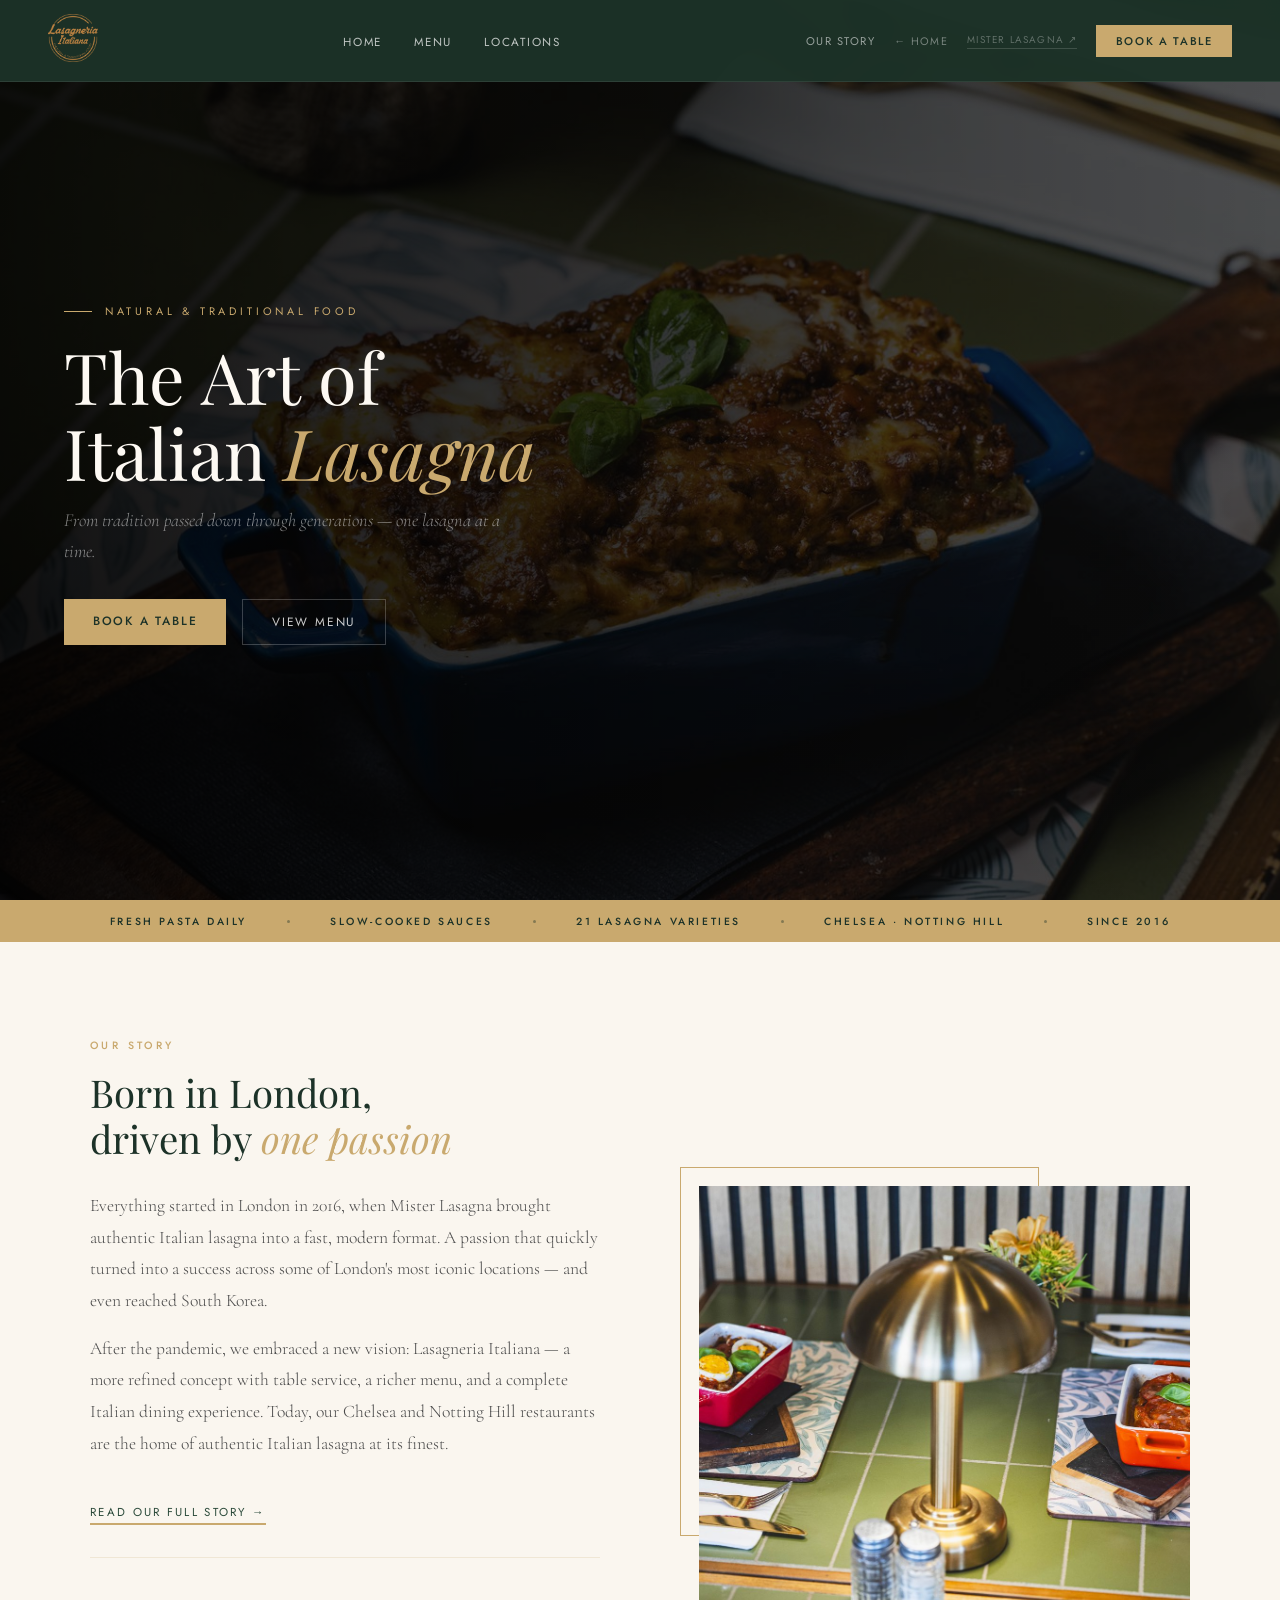
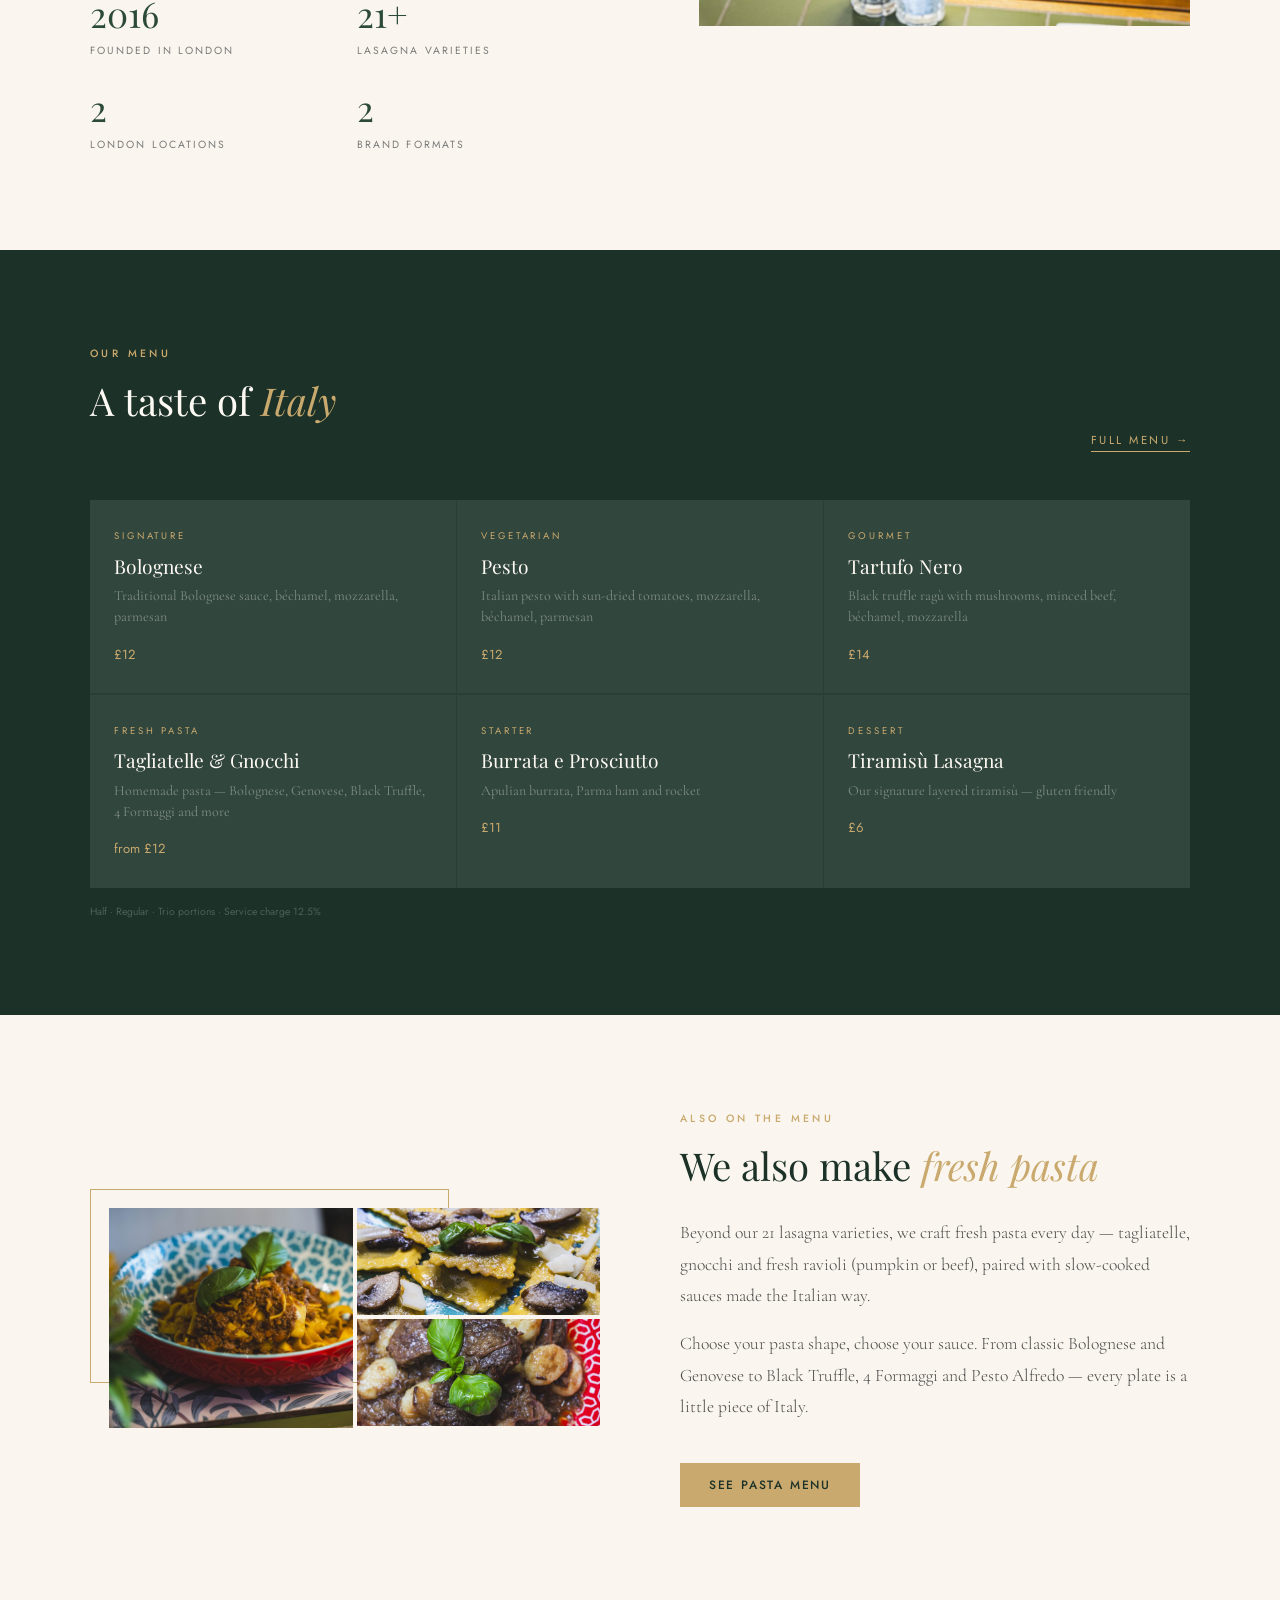
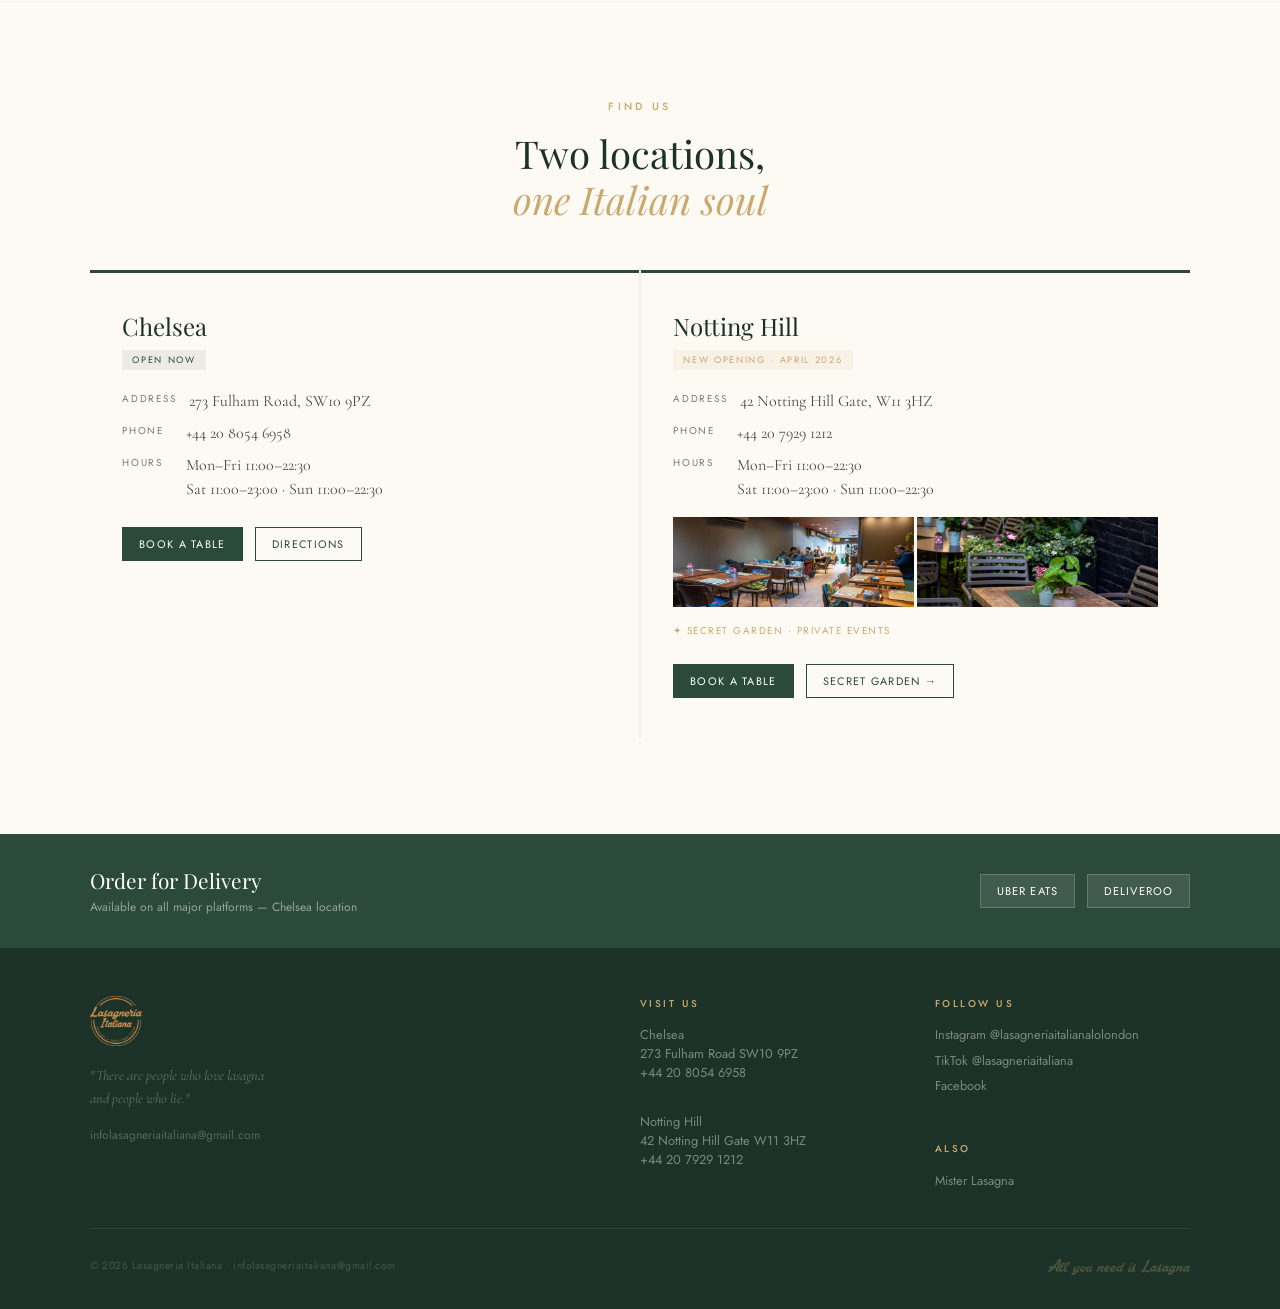
==== lasagneria/index.html @ 41c1f148 "Add files via upload" ====
<!DOCTYPE html>
<html lang="en">
<head>
<meta charset="UTF-8">
<meta name="viewport" content="width=device-width, initial-scale=1.0">
<title>Lasagneria Italiana – Natural & Traditional Food</title>
<link rel="preconnect" href="https://fonts.googleapis.com">
<link href="https://fonts.googleapis.com/css2?family=Playfair+Display:ital,wght@0,400;0,700;1,400&family=Cormorant+Garamond:ital,wght@0,300;0,400;1,300;1,400&family=Jost:wght@300;400;500&display=swap" rel="stylesheet">
<style>
@font-face {
  font-family: 'Mastoc';
  src: url('../assets/mastoc.ttf') format('truetype');
  font-weight: normal; font-style: normal;
}

:root {
  --forest: #2B4A3A;
  --forest-dark: #1C3228;
  --forest-light: #3D6B55;
  --gold: #C9A96E;
  --gold-light: #E8C98A;
  --cream: #FAF6EF;
  --warm-white: #FDF9F3;
  --ml-red: #8B1A1A;
  --ml-red-dark: #5C0E0E;
  --text-dark: #1A1A1A;
  --text-mid: #4A4A4A;
  --text-light: #7A7A7A;
}
* { margin:0; padding:0; box-sizing:border-box; }
html { scroll-behavior:smooth; }
body { font-family:'Jost',sans-serif; background:var(--cream); color:var(--text-dark); overflow-x:hidden; }

/* NAV */
nav { position:fixed; top:0; left:0; right:0; z-index:100; display:flex; align-items:center; justify-content:space-between; padding:0.85rem 3rem; backdrop-filter:blur(8px); border-bottom:1px solid rgba(255,255,255,0.08); }
nav.li-nav { background:rgba(28,50,40,0.97); }
nav.ml-nav { background:rgba(80,10,10,0.97); }
.nav-logo img { height:48px; width:auto; }
.nav-links { display:flex; gap:2rem; list-style:none; align-items:center; }
.nav-links a { color:rgba(255,255,255,0.72); text-decoration:none; font-size:0.73rem; letter-spacing:0.15em; text-transform:uppercase; font-weight:400; transition:color 0.2s; }
.nav-links a:hover { color:var(--gold); }
.nav-links a.ml { color:rgba(255,255,255,0.72); }
.nav-links a.ml:hover { color:#ffb3b3; }
.nav-cta { padding:0.5rem 1.2rem; font-size:0.7rem; letter-spacing:0.15em; text-transform:uppercase; font-weight:500; cursor:pointer; border:none; font-family:'Jost',sans-serif; text-decoration:none; transition:background 0.2s; }
.nav-cta.li { background:var(--gold); color:var(--forest-dark); }
.nav-cta.li:hover { background:var(--gold-light); }
.nav-cta.ml { background:#cc3333; color:white; }
.nav-cta.ml:hover { background:#dd4444; }
.nav-switch { font-size:0.62rem; letter-spacing:0.12em; text-transform:uppercase; color:rgba(255,255,255,0.3); text-decoration:none; border-bottom:1px solid rgba(255,255,255,0.15); padding-bottom:0.1rem; transition:color 0.2s; }
.nav-switch:hover { color:rgba(255,255,255,0.7); }

/* HERO */
.hero { min-height:100vh; display:flex; align-items:center; position:relative; overflow:hidden; padding:6rem 4rem 3rem; }
.hero-bg { position:absolute; inset:0; background-size:cover; background-position:center; filter:brightness(0.32) saturate(0.8); }
.hero-overlay { position:absolute; inset:0; background:linear-gradient(to right, rgba(0,0,0,0.75) 0%, rgba(0,0,0,0.2) 65%, rgba(0,0,0,0) 100%); }
.hero-content { position:relative; z-index:2; max-width:620px; }
.hero-eyebrow { font-size:0.68rem; letter-spacing:0.35em; text-transform:uppercase; color:var(--gold); margin-bottom:1.2rem; display:flex; align-items:center; gap:0.8rem; }
.hero-eyebrow::before { content:''; display:inline-block; width:28px; height:1px; background:var(--gold); }
.hero h1 { font-family:'Playfair Display',serif; font-size:clamp(2.8rem,5.5vw,5rem); line-height:1.08; color:#FDF9F3; font-weight:400; margin-bottom:0.9rem; }
.hero h1 em { font-style:italic; }
.hero-sub { font-family:'Cormorant Garamond',serif; font-size:1.15rem; color:rgba(255,255,255,0.5); font-weight:300; margin-bottom:2rem; line-height:1.7; font-style:italic; max-width:460px; }
.hero-actions { display:flex; gap:1rem; flex-wrap:wrap; }
.btn { display:inline-block; text-decoration:none; font-family:'Jost',sans-serif; font-size:0.75rem; letter-spacing:0.15em; text-transform:uppercase; padding:0.8rem 1.8rem; cursor:pointer; border:none; transition:all 0.2s; font-weight:400; }
.btn-gold { background:var(--gold); color:var(--forest-dark); font-weight:500; }
.btn-gold:hover { background:var(--gold-light); }
.btn-red { background:#cc3333; color:white; font-weight:500; }
.btn-red:hover { background:#dd4444; }
.btn-ghost { background:transparent; color:rgba(255,255,255,0.8); border:1px solid rgba(255,255,255,0.22); }
.btn-ghost:hover { border-color:var(--gold); color:var(--gold); }

/* STRIP */
.strip { padding:0.85rem 3rem; display:flex; align-items:center; justify-content:center; gap:2.5rem; overflow:hidden; flex-wrap:wrap; }
.strip.gold { background:var(--gold); }
.strip.red { background:#cc3333; }
.strip-item { font-size:0.65rem; letter-spacing:0.25em; text-transform:uppercase; font-weight:500; white-space:nowrap; }
.strip.gold .strip-item { color:var(--forest-dark); }
.strip.red .strip-item { color:rgba(255,255,255,0.9); }
.strip-dot { width:3px; height:3px; border-radius:50%; flex-shrink:0; opacity:0.4; }
.strip.gold .strip-dot { background:var(--forest-dark); }
.strip.red .strip-dot { background:rgba(255,255,255,0.8); }

/* SECTIONS */
.section { padding:6rem 3rem; }
.section-inner { max-width:1100px; margin:0 auto; }
.section-dark { background:var(--forest-dark); }
.section-red-dark { background:var(--ml-red-dark); }
.section-cream { background:var(--cream); }
.section-warm { background:var(--warm-white); }
.section-label { font-size:0.66rem; letter-spacing:0.32em; text-transform:uppercase; color:var(--gold); margin-bottom:1rem; font-weight:500; }
.section-label.red { color:#ff9999; }
h2.section-title { font-family:'Playfair Display',serif; font-size:clamp(1.8rem,3vw,2.8rem); line-height:1.2; font-weight:400; margin-bottom:1.8rem; }
h2.section-title.light { color:var(--warm-white); }
h2.section-title.dark { color:var(--forest-dark); }
h2.section-title em { font-style:italic; color:var(--gold); }
h2.section-title em.red { color:#ff9999; }

/* TWO-COL */
.two-col { display:grid; grid-template-columns:1fr 1fr; gap:5rem; align-items:center; }
.prose p { font-family:'Cormorant Garamond',serif; font-size:1.1rem; line-height:1.8; color:var(--text-mid); margin-bottom:1rem; font-weight:300; }
.prose p.light { color:rgba(255,255,255,0.55); }
.stats { display:grid; grid-template-columns:1fr 1fr; gap:1.5rem; margin-top:2rem; padding-top:2rem; border-top:1px solid rgba(201,169,110,0.2); }
.stat-num { font-family:'Playfair Display',serif; font-size:2.2rem; color:var(--forest); font-weight:400; display:block; }
.stat-num.gold { color:var(--gold); }
.stat-label { font-size:0.65rem; letter-spacing:0.2em; text-transform:uppercase; color:var(--text-light); margin-top:0.2rem; }
.stat-label.muted { color:rgba(255,255,255,0.35); }

/* PHOTO FRAME */
.photo-frame { position:relative; padding:1.2rem 0 0 1.2rem; }
.photo-frame::before { content:''; position:absolute; top:0; left:0; width:70%; height:80%; border:1px solid var(--gold); }
.photo-frame img { width:100%; height:440px; object-fit:cover; position:relative; z-index:1; display:block; }
.photo-frame.red-border::before { border-color:#cc3333; }

/* MENU GRID */
.menu-grid { display:grid; grid-template-columns:repeat(3,1fr); gap:1.5px; background:rgba(255,255,255,0.06); }
.menu-card { background:rgba(255,255,255,0.04); padding:1.8rem 1.5rem; transition:background 0.3s; }
.menu-card:hover { background:rgba(255,255,255,0.09); }
.menu-tag { font-size:0.6rem; letter-spacing:0.3em; text-transform:uppercase; color:var(--gold); margin-bottom:0.6rem; }
.menu-tag.red { color:#ff9999; }
.menu-card h3 { font-family:'Playfair Display',serif; font-size:1.2rem; color:var(--warm-white); font-weight:400; margin-bottom:0.4rem; }
.menu-card p { font-family:'Cormorant Garamond',serif; font-size:0.88rem; color:rgba(255,255,255,0.38); line-height:1.5; margin-bottom:0.9rem; }
.menu-price { font-size:0.82rem; color:var(--gold); }
.menu-price.red { color:#ffb3b3; }

/* LOCATION CARDS */
.loc-grid { display:grid; grid-template-columns:1fr 1fr; gap:2px; background:rgba(201,169,110,0.15); }
.loc-card { background:var(--warm-white); padding:2.5rem 2rem; position:relative; }
.loc-card::before { content:''; position:absolute; top:0; left:0; right:0; height:3px; }
.loc-card.li::before { background:var(--forest); }
.loc-card.ml::before { background:#cc3333; }
.loc-name { font-family:'Playfair Display',serif; font-size:1.5rem; color:var(--forest-dark); font-weight:400; margin-bottom:0.3rem; }
.loc-badge { display:inline-block; font-size:0.58rem; letter-spacing:0.18em; text-transform:uppercase; padding:0.22rem 0.65rem; margin-bottom:1.2rem; }
.loc-badge.open { background:rgba(43,74,58,0.08); color:var(--forest); }
.loc-badge.new { background:rgba(201,169,110,0.1); color:var(--gold); }
.loc-badge.soon { background:rgba(255,200,50,0.1); color:#b07d00; }
.loc-row { display:flex; gap:0.75rem; margin-bottom:0.5rem; align-items:flex-start; }
.loc-key { font-size:0.62rem; letter-spacing:0.18em; text-transform:uppercase; color:var(--text-light); min-width:52px; padding-top:2px; }
.loc-val { font-family:'Cormorant Garamond',serif; font-size:1rem; color:var(--text-mid); line-height:1.5; }
.loc-actions { display:flex; gap:0.75rem; margin-top:1.6rem; flex-wrap:wrap; }
.btn-sm { display:inline-block; text-decoration:none; font-family:'Jost',sans-serif; font-size:0.68rem; letter-spacing:0.12em; text-transform:uppercase; padding:0.52rem 1rem; border:1px solid; transition:all 0.2s; font-weight:400; cursor:pointer; }
.btn-sm.forest { background:var(--forest); color:white; border-color:var(--forest); }
.btn-sm.forest:hover { background:var(--forest-light); border-color:var(--forest-light); }
.btn-sm.outline-forest { background:transparent; color:var(--forest); border-color:var(--forest); }
.btn-sm.outline-forest:hover { background:rgba(43,74,58,0.05); }
.btn-sm.red-solid { background:#cc3333; color:white; border-color:#cc3333; }
.btn-sm.red-solid:hover { background:#dd4444; border-color:#dd4444; }
.btn-sm.outline-red { background:transparent; color:#cc3333; border-color:#cc3333; }
.btn-sm.outline-red:hover { background:rgba(204,51,51,0.05); }

/* DELIVERY STRIP */
.delivery-bar { padding:2rem 3rem; display:flex; align-items:center; justify-content:center; }
.delivery-bar.li { background:var(--forest); }
.delivery-bar.ml { background:#cc3333; }
.delivery-inner { max-width:1100px; width:100%; display:flex; align-items:center; justify-content:space-between; gap:2rem; flex-wrap:wrap; }
.delivery-bar h3 { font-family:'Playfair Display',serif; font-size:1.3rem; font-weight:400; color:white; margin-bottom:0.2rem; }
.delivery-bar p { font-size:0.75rem; color:rgba(255,255,255,0.5); }
.delivery-platforms { display:flex; gap:0.75rem; flex-wrap:wrap; }
.delivery-btn { background:rgba(255,255,255,0.1); border:1px solid rgba(255,255,255,0.18); color:white; padding:0.52rem 1rem; font-size:0.7rem; letter-spacing:0.1em; text-transform:uppercase; text-decoration:none; font-family:'Jost',sans-serif; transition:background 0.2s; }
.delivery-btn:hover { background:rgba(255,255,255,0.18); }

/* FOOTER */
footer { padding:3rem 3rem 2rem; }
footer.li { background:var(--forest-dark); }
footer.ml { background:var(--ml-red-dark); }
.footer-inner { max-width:1100px; margin:0 auto; }
.footer-top { display:grid; grid-template-columns:2fr 1fr 1fr; gap:2.5rem; padding-bottom:2rem; border-bottom:1px solid rgba(255,255,255,0.08); }
.footer-logo img { height:50px; width:auto; margin-bottom:0.8rem; }
.footer-tagline { font-family:'Cormorant Garamond',serif; font-size:0.9rem; color:rgba(255,255,255,0.3); font-style:italic; line-height:1.6; }
.footer-col h4 { font-size:0.62rem; letter-spacing:0.25em; text-transform:uppercase; color:var(--gold); margin-bottom:0.9rem; font-weight:500; }
.footer-col h4.red { color:#ff9999; }
.footer-col a, .footer-col p { display:block; font-size:0.8rem; color:rgba(255,255,255,0.42); margin-bottom:0.42rem; text-decoration:none; transition:color 0.2s; }
.footer-col a:hover { color:rgba(255,255,255,0.8); }
.footer-bottom { display:flex; align-items:center; justify-content:space-between; padding-top:1.6rem; flex-wrap:wrap; gap:1rem; }
.footer-copy { font-size:0.65rem; color:rgba(255,255,255,0.18); letter-spacing:0.05em; }
.footer-slogan { font-family:'Mastoc',cursive; font-size:1.1rem; color:rgba(201,169,110,0.28); }
.footer-slogan.ml { color:rgba(255,100,100,0.28); }
.social-links { display:flex; gap:1.2rem; }
.social-link { display:flex; align-items:center; gap:0.4rem; color:rgba(255,255,255,0.35); text-decoration:none; font-size:0.7rem; transition:color 0.2s; }
.social-link:hover { color:var(--gold); }
.social-link svg { width:13px; height:13px; fill:currentColor; }

/* Logo visibility fixes for dark backgrounds */
.card-ml .brand-logo,
.ml-nav .nav-logo img,
.footer-logo img { filter: brightness(1.1); }
.card-li .brand-logo { filter: brightness(1.05); }

/* ═══════════════════════════════════════════
   MOBILE RESPONSIVE — max-width 768px
═══════════════════════════════════════════ */
@media (max-width: 768px) {

  /* NAV */
  nav { padding: 0.7rem 1.2rem; flex-wrap: wrap; gap: 0.5rem; }
  .nav-logo img { height: 38px; }
  .nav-links { display: none; } /* replaced by hamburger menu */
  .nav-cta { padding: 0.45rem 0.9rem; font-size: 0.65rem; }
  .nav-switch { font-size: 0.55rem; }

  /* HERO */
  .hero { padding: 5rem 1.4rem 2.5rem; min-height: 90vh; }
  .hero h1 { font-size: clamp(2.2rem, 9vw, 3.2rem); }
  .hero-sub { font-size: 1rem; }
  .hero-eyebrow { font-size: 0.6rem; }
  .hero-actions { flex-direction: column; gap: 0.7rem; }
  .hero-actions .btn { text-align: center; }

  /* STRIP */
  .strip { padding: 0.8rem 1rem; gap: 1rem; justify-content: flex-start; overflow-x: auto; flex-wrap: nowrap; }
  .strip-item { font-size: 0.6rem; }
  .strip-dot { display: none; }

  /* SECTIONS */
  .section { padding: 3.5rem 1.4rem; }
  .section-inner { max-width: 100%; }

  /* TWO COLUMN → SINGLE */
  .two-col { grid-template-columns: 1fr; gap: 2.5rem; }
  .two-col > *:first-child { order: 2; }
  .two-col > *:last-child { order: 1; }

  /* PHOTO FRAME */
  .photo-frame { padding: 0.8rem 0 0 0.8rem; }
  .photo-frame img { height: 260px; }
  .photo-frame::before { width: 65%; height: 75%; }

  /* STATS */
  .stats { grid-template-columns: 1fr 1fr; gap: 1rem; }
  .stat-num { font-size: 1.8rem; }

  /* MENU GRID → single column */
  .menu-grid { grid-template-columns: 1fr; }
  .menu-card { padding: 1.3rem 1.2rem; }
  .menu-card h3 { font-size: 1.1rem; }

  /* LOCATIONS */
  .loc-grid { grid-template-columns: 1fr; }
  .loc-card { padding: 1.8rem 1.4rem; }
  .loc-name { font-size: 1.3rem; }
  .loc-actions { flex-wrap: wrap; }
  .btn-sm { font-size: 0.65rem; padding: 0.5rem 0.9rem; }

  /* DELIVERY BAR */
  .delivery-bar { padding: 1.5rem 1.4rem; }
  .delivery-inner { flex-direction: column; gap: 1rem; }
  .delivery-bar h3 { font-size: 1.1rem; }
  .delivery-platforms { flex-wrap: wrap; gap: 0.5rem; }
  .delivery-btn { font-size: 0.65rem; padding: 0.45rem 0.9rem; }

  /* FOOTER */
  footer { padding: 2.5rem 1.4rem 1.5rem; }
  .footer-top { grid-template-columns: 1fr; gap: 1.8rem; }
  .footer-logo img { height: 42px; }
  .footer-bottom { flex-direction: column; gap: 0.5rem; text-align: center; }

  /* SECTION TITLES */
  h2.section-title { font-size: clamp(1.5rem, 5.5vw, 2rem); }
  .section-label { font-size: 0.6rem; }

  /* BUTTONS */
  .btn { padding: 0.7rem 1.4rem; font-size: 0.72rem; }
}

/* ═══════════════════════════════════════════
   SPLASH PAGE MOBILE
═══════════════════════════════════════════ */
@media (max-width: 768px) {

  /* Top logos */
  .top-logos { gap: 1.2rem; margin-bottom: 1.5rem; }
  .top-logo-li { height: 40px; }
  .top-logo-ml { height: 34px; }
  .top-divider { height: 34px; }

  /* Slogan */
  .slogan { font-size: clamp(2rem, 10vw, 3.5rem); margin-bottom: 0.4rem; }
  .slogan-sub { font-size: 0.5rem; letter-spacing: 0.3em; margin-bottom: 1.8rem; }
  .divider { width: 60px; margin-bottom: 1.8rem; }

  /* Brand cards — stack vertically on mobile */
  .brands { flex-direction: column; gap: 2px; max-width: 100%; }
  .brand-card { height: 200px; flex: none !important; width: 100%; }
  .brand-card:hover { flex: none !important; }
  .brand-logo { height: 60px; }
  .brand-label { font-size: 0.5rem; }
  .brand-tagline { font-size: 0.78rem; max-width: 280px; }
  .brand-loc { font-size: 0.5rem; }
  .brand-cta { opacity: 1 !important; font-size: 0.56rem; } /* always visible on mobile */

  .splash-footer { margin-top: 1.5rem; font-size: 0.46rem; }
}

/* ═══════════════════════════════════════════
   MENU PAGE MOBILE
═══════════════════════════════════════════ */
@media (max-width: 768px) {
  .menu-page-hero { padding: 5.5rem 1.4rem 2.5rem; }
  .menu-category { padding: 2.5rem 1.4rem; }
  .dish-grid { grid-template-columns: 1fr; }
  .dish-col { padding: 0 !important; border-left: none !important; }
  .dish-col + .dish-col { border-top: 1px solid rgba(0,0,0,0.06); padding-top: 0.5rem !important; margin-top: 0.5rem; }
  .cat-header { flex-direction: column; align-items: flex-start; gap: 0.4rem; }
  .cat-header h2 { font-size: 1.5rem; }
}

/* ═══════════════════════════════════════════
   HAMBURGER MENU (mobile nav)
═══════════════════════════════════════════ */
.hamburger {
  display: none;
  flex-direction: column;
  gap: 5px;
  cursor: pointer;
  padding: 4px;
  background: none;
  border: none;
}
.hamburger span {
  display: block;
  width: 22px;
  height: 2px;
  background: rgba(255,255,255,0.7);
  transition: all 0.3s;
}
.mobile-menu {
  display: none;
  position: fixed;
  top: 0; left: 0; right: 0; bottom: 0;
  z-index: 200;
  flex-direction: column;
  align-items: center;
  justify-content: center;
  gap: 1.5rem;
}
.mobile-menu.li-bg { background: rgba(28,50,40,0.98); }
.mobile-menu.ml-bg { background: rgba(80,10,10,0.98); }
.mobile-menu.open { display: flex; }
.mobile-menu a {
  font-size: 1.5rem;
  font-family: 'Playfair Display', serif;
  color: rgba(255,255,255,0.85);
  text-decoration: none;
  letter-spacing: 0.05em;
  transition: color 0.2s;
}
.mobile-menu a:hover { color: var(--gold); }
.mobile-menu-close {
  position: absolute;
  top: 1.5rem; right: 1.5rem;
  background: none; border: none;
  color: rgba(255,255,255,0.5);
  font-size: 1.8rem;
  cursor: pointer;
  line-height: 1;
}
@media (max-width: 768px) {
  .hamburger { display: flex; }
}


@media (max-width:768px) {
  nav { padding:0.6rem 1rem!important; }
  .nav-links { display:none!important; }
  .hero { padding:5.5rem 1.2rem 2.5rem!important; min-height:80vh; }
  .hero h1 { font-size:clamp(1.8rem,7vw,3rem)!important; }
  .two-col { grid-template-columns:1fr!important; gap:2rem!important; }
  .photo-frame { padding:0!important; }
  .photo-frame::before { display:none!important; }
  .photo-frame img { height:220px!important; }
  .stats { grid-template-columns:1fr 1fr!important; gap:1rem!important; }
  .stat-num { font-size:1.8rem!important; }
  .menu-grid { grid-template-columns:1fr!important; }
  .loc-grid { grid-template-columns:1fr!important; }
  .loc-card { padding:1.5rem 1.2rem!important; }
  .delivery-inner { flex-direction:column!important; gap:1rem!important; }
  .section { padding:3rem 1.4rem!important; }
  footer .footer-top { grid-template-columns:1fr!important; gap:1.5rem!important; }
  .footer-bottom { flex-direction:column!important; gap:0.5rem!important; text-align:center!important; }
}

/* ═══ GLOBAL MOBILE FIX ═══ */
@media (max-width: 768px) {

  /* ── LOGOS: prevent clipping ── */
  .top-logo-li { height: 32px !important; width: auto !important; }
  .top-logo-ml { height: 28px !important; width: auto !important; }
  .top-divider  { height: 28px !important; }
  .top-logos    { gap: 1rem !important; margin-bottom: 1.2rem !important; }

  /* ── TYPOGRAPHY: more readable on mobile ── */
  .prose p, .timeline-text, .dish-d, .loc-info-val,
  p[style*="font-family:'Cormorant"], p[style*="Cormorant Garamond"] {
    font-weight: 400 !important;
    font-size: 1rem !important;
    line-height: 1.75 !important;
  }
  .dish-n, .timeline-title { font-size: 0.98rem !important; }
  .cat-header h2, .cat-title h2 { font-size: 1.4rem !important; }

  /* ── HAMBURGER MENU: fullscreen, no overlap ── */
  .hamburger { display: flex !important; margin-left: auto; }
  .mobile-menu {
    position: fixed !important;
    top: 0 !important; left: 0 !important; right: 0 !important; bottom: 0 !important;
    width: 100vw !important; height: 100vh !important;
    z-index: 9999 !important;
    display: none !important;
    flex-direction: column !important;
    align-items: center !important;
    justify-content: center !important;
    gap: 1.8rem !important;
    overflow: hidden !important;
  }
  .mobile-menu.open { display: flex !important; }
  .mobile-menu a {
    font-size: 1.3rem !important;
    font-family: 'Playfair Display', serif !important;
    color: rgba(255,255,255,0.85) !important;
    text-decoration: none !important;
  }
  .mobile-menu-close {
    position: absolute !important;
    top: 1.2rem !important; right: 1.2rem !important;
    font-size: 2rem !important;
    background: none !important; border: none !important;
    color: rgba(255,255,255,0.6) !important;
    cursor: pointer !important; z-index: 10000 !important;
    width: 44px !important; height: 44px !important;
    display: flex !important; align-items: center !important; justify-content: center !important;
  }

  /* ── NAV: compact, no wrap ── */
  nav {
    padding: 0.6rem 1rem !important;
    position: fixed !important;
    flex-wrap: nowrap !important;
    gap: 0.5rem !important;
  }
  .nav-logo img  { height: 36px !important; width: auto !important; }
  .nav-links     { display: none !important; }
  .nav-switch    { display: none !important; }
  .nav-cta       { display: none !important; }
  nav > div:last-child > *:not(.hamburger) { display: none !important; }
  nav > div:nth-child(2) { display: none !important; }
}

</style>
<style>
.prose-p { font-family: 'Cormorant Garamond', serif; font-size: 1.05rem; line-height: 1.85; color: var(--text-mid); margin-bottom: 0.9rem; font-weight: 300; }
</style>
</head>
<body>

<!-- NAV -->
<nav class="li-nav">
  <a href="../lasagneria/index.html" class="nav-logo"><img src="../assets/li_logo.png" alt="Lasagneria Italiana"></a>
  <ul class="nav-links">
    <li><a href="../lasagneria/index.html">Home</a></li>
    <li><a href="../lasagneria/menu.html">Menu</a></li>
    <li><a href="../lasagneria/locations.html">Locations</a></li>  </ul>
  <div style="display:flex;align-items:center;gap:1.2rem;">
    <a href="../our-story.html" style="color:rgba(255,255,255,0.55);text-decoration:none;font-size:0.7rem;letter-spacing:0.13em;text-transform:uppercase;font-family:'Jost',sans-serif;">Our Story</a>    <a href="../index.html" style="color:rgba(255,255,255,0.4);text-decoration:none;font-size:0.68rem;letter-spacing:0.12em;text-transform:uppercase;font-family:'Jost',sans-serif;transition:color 0.2s;" onmouseover="this.style.color='rgba(255,255,255,0.75)'" onmouseout="this.style.color='rgba(255,255,255,0.4)'">&#8592; Home</a>
    <a href="../mister/index.html" class="nav-switch">Mister Lasagna ↗</a>
    <a href="https://web.dojo.app/create_booking/group/5qt6rTqoJl2aVLNqFq9ZtVxUH9iiGwRTs4SR9NgTXMI_group?vendor_id=95zcTmtTGWmeg1_th3RhpzNb1VstRmCIQvr1lnD2iIE_restaurant&utm_source=reserve_with_google_action_link&rwg_token=AFd1xnHebDFX3NQCm2g_99uzbMx-2THvUdpBBUNR6UAmbR7S2tpDFajjrAVRCzweAm0oGTF3yXzomGfvO6-K9t1-WZWW3XTqO-YHi7PlhxF23g5Iyi4bVtc%3D" class="nav-cta li" target="_blank">Book a Table</a>
  </div>
</nav>

<!-- HERO -->
<section class="hero">
  <img src="../assets/photo_221.jpg" alt="" style="position:absolute;inset:0;width:100%;height:100%;object-fit:cover;object-position:center;filter:brightness(0.32) saturate(0.8);">
  <div class="hero-overlay"></div>
  <div class="hero-content">
    <div class="hero-eyebrow">Natural &amp; Traditional Food</div>
    <h1>The Art of<br>Italian <em style="color:var(--gold)">Lasagna</em></h1>
    <p class="hero-sub">From tradition passed down through generations — one lasagna at a time.</p>
    <div class="hero-actions">
      <a href="https://web.dojo.app/create_booking/group/5qt6rTqoJl2aVLNqFq9ZtVxUH9iiGwRTs4SR9NgTXMI_group?vendor_id=95zcTmtTGWmeg1_th3RhpzNb1VstRmCIQvr1lnD2iIE_restaurant&utm_source=reserve_with_google_action_link&rwg_token=AFd1xnHebDFX3NQCm2g_99uzbMx-2THvUdpBBUNR6UAmbR7S2tpDFajjrAVRCzweAm0oGTF3yXzomGfvO6-K9t1-WZWW3XTqO-YHi7PlhxF23g5Iyi4bVtc%3D" class="btn btn-gold" target="_blank">Book a Table</a>
      <a href="menu.html" class="btn btn-ghost">View Menu</a>
    </div>
  </div>
</section>

<!-- STRIP -->
<div class="strip gold">
  <span class="strip-item">Fresh Pasta Daily</span><span class="strip-dot"></span>
  <span class="strip-item">Slow-Cooked Sauces</span><span class="strip-dot"></span>
  <span class="strip-item">21 Lasagna Varieties</span><span class="strip-dot"></span>
  <span class="strip-item">Chelsea · Notting Hill</span><span class="strip-dot"></span>
  <span class="strip-item">Since 2016</span>
</div>

<!-- OUR STORY -->
<section class="section section-cream" id="story">
  <div class="section-inner">
    <div class="two-col">
      <div>
        <div class="section-label">Our Story</div>
        <h2 class="section-title dark">Born in London,<br>driven by <em>one passion</em></h2>
        <div class="prose">
          <p>Everything started in London in 2016, when Mister Lasagna brought authentic Italian lasagna into a fast, modern format. A passion that quickly turned into a success across some of London's most iconic locations — and even reached South Korea.</p>
          <p>After the pandemic, we embraced a new vision: Lasagneria Italiana — a more refined concept with table service, a richer menu, and a complete Italian dining experience. Today, our Chelsea and Notting Hill restaurants are the home of authentic Italian lasagna at its finest.</p>
        </div>
        <a href="../our-story.html" style="display:inline-block;margin-top:1.8rem;font-size:0.72rem;letter-spacing:0.2em;text-transform:uppercase;color:var(--forest);text-decoration:none;border-bottom:2px solid var(--gold);padding-bottom:0.2rem;font-family:'Jost',sans-serif;transition:color 0.2s;">Read our full story &rarr;</a>
        <div class="stats">
          <div><span class="stat-num">2016</span><span class="stat-label">Founded in London</span></div>
          <div><span class="stat-num">21+</span><span class="stat-label">Lasagna varieties</span></div>
          <div><span class="stat-num">2</span><span class="stat-label">London locations</span></div>
          <div><span class="stat-num">2</span><span class="stat-label">Brand formats</span></div>
        </div>
      </div>
      <div class="photo-frame">
        <img src="../assets/food_015.jpg" alt="Lasagneria Italiana Chelsea">
      </div>
    </div>
  </div>
</section>

<!-- MENU PREVIEW -->
<section class="section section-dark" id="menu">
  <div class="section-inner">
    <div style="display:flex;align-items:flex-end;justify-content:space-between;margin-bottom:3rem;">
      <div>
        <div class="section-label">Our Menu</div>
        <h2 class="section-title light">A taste of <em>Italy</em></h2>
      </div>
      <a href="menu.html" style="font-size:0.72rem;letter-spacing:0.22em;text-transform:uppercase;color:var(--gold);text-decoration:none;border-bottom:1px solid var(--gold);padding-bottom:0.2rem;">Full Menu &rarr;</a>
    </div>
    <div class="menu-grid">
      <div class="menu-card"><div class="menu-tag">Signature</div><h3>Bolognese</h3><p>Traditional Bolognese sauce, béchamel, mozzarella, parmesan</p><span class="menu-price">£12</span></div>
      <div class="menu-card"><div class="menu-tag">Vegetarian</div><h3>Pesto</h3><p>Italian pesto with sun-dried tomatoes, mozzarella, béchamel, parmesan</p><span class="menu-price">£12</span></div>
      <div class="menu-card"><div class="menu-tag">Gourmet</div><h3>Tartufo Nero</h3><p>Black truffle ragù with mushrooms, minced beef, béchamel, mozzarella</p><span class="menu-price">£14</span></div>
      <div class="menu-card"><div class="menu-tag">Fresh Pasta</div><h3>Tagliatelle &amp; Gnocchi</h3><p>Homemade pasta — Bolognese, Genovese, Black Truffle, 4 Formaggi and more</p><span class="menu-price">from £12</span></div>
      <div class="menu-card"><div class="menu-tag">Starter</div><h3>Burrata e Prosciutto</h3><p>Apulian burrata, Parma ham and rocket</p><span class="menu-price">£11</span></div>
      <div class="menu-card"><div class="menu-tag">Dessert</div><h3>Tiramisù Lasagna</h3><p>Our signature layered tiramisù — gluten friendly</p><span class="menu-price">£6</span></div>
    </div>
    <p style="font-size:0.65rem;color:rgba(255,255,255,0.22);margin-top:1rem;">Half · Regular · Trio portions · Service charge 12.5%</p>
  </div>
</section>

<!-- PASTA SECTION with photo 199 -->
<section class="section section-cream" id="pasta">
  <div class="section-inner">
    <div class="two-col">
      <div class="photo-frame">
        <div style="display:grid;grid-template-columns:1fr 1fr;gap:4px;">
        <img src="../assets/photo_199.jpg" alt="Fresh Pasta" style="width:100%;height:220px;object-fit:cover;">
        <div style="display:flex;flex-direction:column;gap:4px;">
          <img src="../assets/food_263.jpg" alt="Ravioli" style="width:100%;height:107px;object-fit:cover;">
          <img src="../assets/food_276.jpg" alt="Gnocchi Genovese" style="width:100%;height:107px;object-fit:cover;">
        </div>
      </div>
      </div>
      <div>
        <div class="section-label">Also on the Menu</div>
        <h2 class="section-title dark">We also make <em>fresh pasta</em></h2>
        <div class="prose">
          <p>Beyond our 21 lasagna varieties, we craft fresh pasta every day — tagliatelle, gnocchi and fresh ravioli (pumpkin or beef), paired with slow-cooked sauces made the Italian way.</p>
          <p>Choose your pasta shape, choose your sauce. From classic Bolognese and Genovese to Black Truffle, 4 Formaggi and Pesto Alfredo — every plate is a little piece of Italy.</p>
        </div>
        <a href="menu.html#pasta" class="btn btn-gold" style="margin-top:1.5rem;display:inline-block;">See Pasta Menu</a>
      </div>
    </div>
  </div>
</section>

<!-- LOCATIONS -->
<section class="section section-warm" id="locations">
  <div class="section-inner">
    <div style="text-align:center;margin-bottom:3rem;">
      <div class="section-label" style="text-align:center">Find Us</div>
      <h2 class="section-title dark" style="text-align:center">Two locations,<br><em>one Italian soul</em></h2>
    </div>
    <div class="loc-grid">
      <div class="loc-card li">
        <div class="loc-name">Chelsea</div>
        <span class="loc-badge open">Open Now</span>
        <div class="loc-row"><span class="loc-key">Address</span><span class="loc-val">273 Fulham Road, SW10 9PZ</span></div>
        <div class="loc-row"><span class="loc-key">Phone</span><span class="loc-val">+44 20 8054 6958</span></div>
        <div class="loc-row"><span class="loc-key">Hours</span><span class="loc-val">Mon–Fri 11:00–22:30<br>Sat 11:00–23:00 · Sun 11:00–22:30</span></div>
        <div class="loc-actions">
          <a href="https://web.dojo.app/create_booking/group/5qt6rTqoJl2aVLNqFq9ZtVxUH9iiGwRTs4SR9NgTXMI_group?vendor_id=95zcTmtTGWmeg1_th3RhpzNb1VstRmCIQvr1lnD2iIE_restaurant&utm_source=reserve_with_google_action_link&rwg_token=AFd1xnHebDFX3NQCm2g_99uzbMx-2THvUdpBBUNR6UAmbR7S2tpDFajjrAVRCzweAm0oGTF3yXzomGfvO6-K9t1-WZWW3XTqO-YHi7PlhxF23g5Iyi4bVtc%3D" class="btn-sm forest" target="_blank">Book a Table</a>
          <a href="https://maps.app.goo.gl/RzT5KBhYschVpMYt5" class="btn-sm outline-forest" target="_blank">Directions</a>
        </div>
      </div>
      <div class="loc-card li">
        <div class="loc-name">Notting Hill</div>
        <span class="loc-badge new">New Opening · April 2026</span>
        <div class="loc-row"><span class="loc-key">Address</span><span class="loc-val">42 Notting Hill Gate, W11 3HZ</span></div>
        <div class="loc-row"><span class="loc-key">Phone</span><span class="loc-val">+44 20 7929 1212</span></div>
        <div class="loc-row"><span class="loc-key">Hours</span><span class="loc-val">Mon–Fri 11:00–22:30<br>Sat 11:00–23:00 · Sun 11:00–22:30</span></div>
        <div style="margin:1rem 0;display:grid;grid-template-columns:1fr 1fr;gap:3px;">
          <img src="../assets/nh_16.jpg" alt="Notting Hill Interior" style="width:100%;height:90px;object-fit:cover;">
          <img src="../assets/nh_04.jpg" alt="Notting Hill" style="width:100%;height:90px;object-fit:cover;">
        </div>
        <div style="font-size:0.62rem;letter-spacing:0.15em;text-transform:uppercase;color:var(--gold);margin-bottom:0.8rem;font-family:'Jost',sans-serif;">✦ Secret Garden · Private Events</div>
        <div class="loc-actions">
          <a href="https://web.dojo.app/create_booking/group/5qt6rTqoJl2aVLNqFq9ZtVxUH9iiGwRTs4SR9NgTXMI_group?vendor_id=95zcTmtTGWmeg1_th3RhpzNb1VstRmCIQvr1lnD2iIE_restaurant&utm_source=reserve_with_google_action_link&rwg_token=AFd1xnHebDFX3NQCm2g_99uzbMx-2THvUdpBBUNR6UAmbR7S2tpDFajjrAVRCzweAm0oGTF3yXzomGfvO6-K9t1-WZWW3XTqO-YHi7PlhxF23g5Iyi4bVtc%3D" class="btn-sm forest" target="_blank">Book a Table</a>
          <a href="lasagneria/locations.html" class="btn-sm outline-forest">Secret Garden →</a>
        </div>
      </div>
    </div>
  </div>
</section>

<!-- DELIVERY -->
<div class="delivery-bar li">
  <div class="delivery-inner">
    <div><h3>Order for Delivery</h3><p>Available on all major platforms — Chelsea location</p></div>
    <div class="delivery-platforms">
      <a href="https://www.ubereats.com/gb/store/lasagneria-italiana-notting-hill/XGLsbSmyRlK02rL0iPCSkg" class="delivery-btn">Uber Eats</a>
      <a href="https://deliveroo.co.uk/menu/London/notting-hill/lasagneria-italiana-notting-hill" class="delivery-btn">Deliveroo</a>
      
    </div>
  </div>
</div>

<!-- FOOTER -->
<footer class="li">
  <div class="footer-inner">
    <div class="footer-top">
      <div>
        <div class="footer-logo"><img src="../assets/li_logo.png" alt="Lasagneria Italiana"></div>
        <p class="footer-tagline">"There are people who love lasagna<br>and people who lie."</p>
        <p style="font-size:0.75rem;color:rgba(255,255,255,0.25);margin-top:1rem;">infolasagneriaitaliana@gmail.com</p>
      </div>
      <div class="footer-col">
        <h4>Visit Us</h4>
        <p>Chelsea<br>273 Fulham Road SW10 9PZ<br>+44 20 8054 6958</p>
        <br>
        <p>Notting Hill<br>42 Notting Hill Gate W11 3HZ<br>+44 20 7929 1212</p>
      </div>
      <div class="footer-col">
        <h4>Follow Us</h4>
        <a href="https://www.instagram.com/lasagneriaitalianalolondon/" target="_blank">Instagram @lasagneriaitalianalolondon</a>
        <a href="https://www.tiktok.com/@lasagneriaitaliana" target="_blank">TikTok @lasagneriaitaliana</a>
        <a href="https://www.facebook.com/lasagneriaitalianalondon" target="_blank">Facebook</a>
        <br>
        <h4 style="margin-top:1rem">Also</h4>
        <a href="../mister/index.html">Mister Lasagna</a>      </div>
    </div>
    <div class="footer-bottom">
      <span class="footer-copy">© 2026 Lasagneria Italiana · infolasagneriaitaliana@gmail.com</span>
      <span class="footer-slogan">All you need is Lasagna</span>
    </div>
  </div>
</footer>


<script>
// Mobile menu — open/close + click outside to close
document.querySelectorAll('.hamburger').forEach(function(btn) {
  btn.addEventListener('click', function() {
    var menu = btn.closest('nav').querySelector('.mobile-menu') ||
               document.querySelector('.mobile-menu');
    if (menu) menu.classList.add('open');
  });
});
document.querySelectorAll('.mobile-menu-close').forEach(function(btn) {
  btn.addEventListener('click', function() {
    btn.closest('.mobile-menu').classList.remove('open');
  });
});
document.querySelectorAll('.mobile-menu').forEach(function(menu) {
  menu.addEventListener('click', function(e) {
    if (e.target === menu) menu.classList.remove('open');
  });
  menu.querySelectorAll('a').forEach(function(a) {
    a.addEventListener('click', function() {
      menu.classList.remove('open');
    });
  });
});
</script>
</body>
</html>
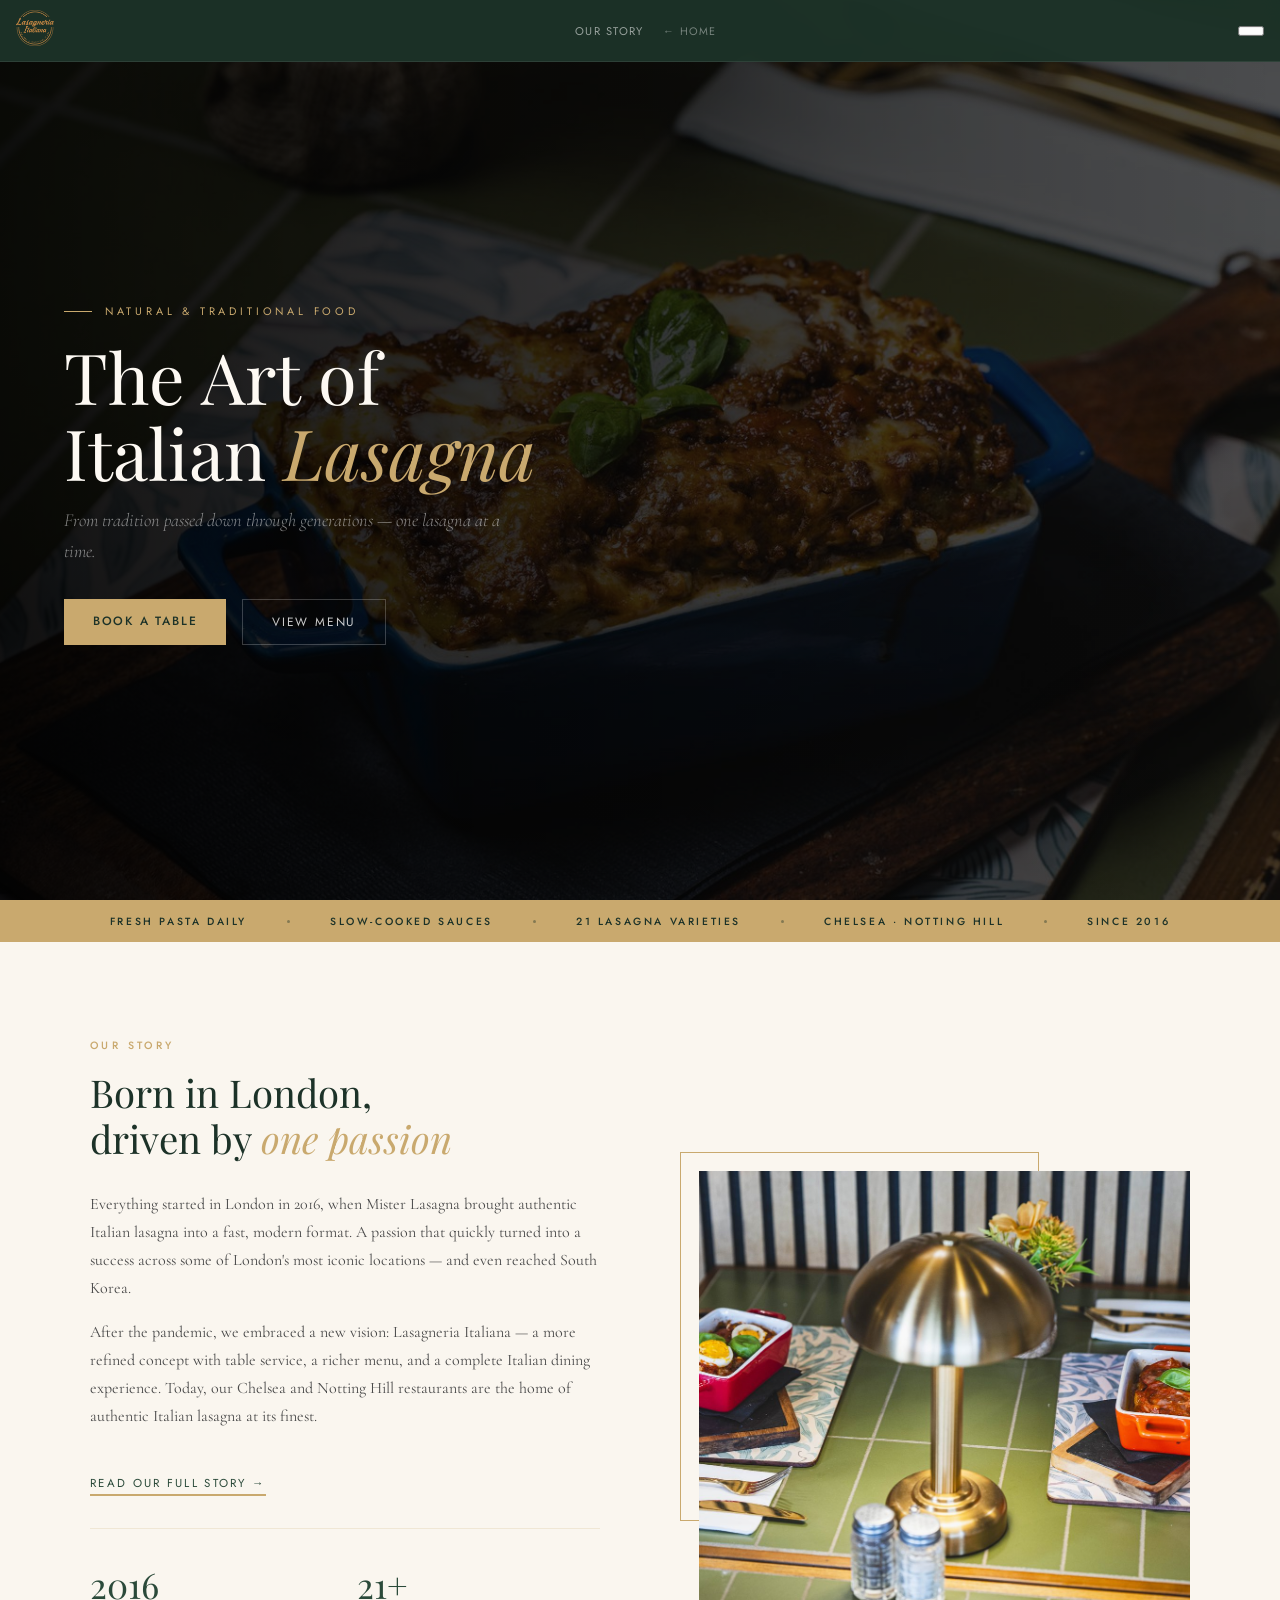
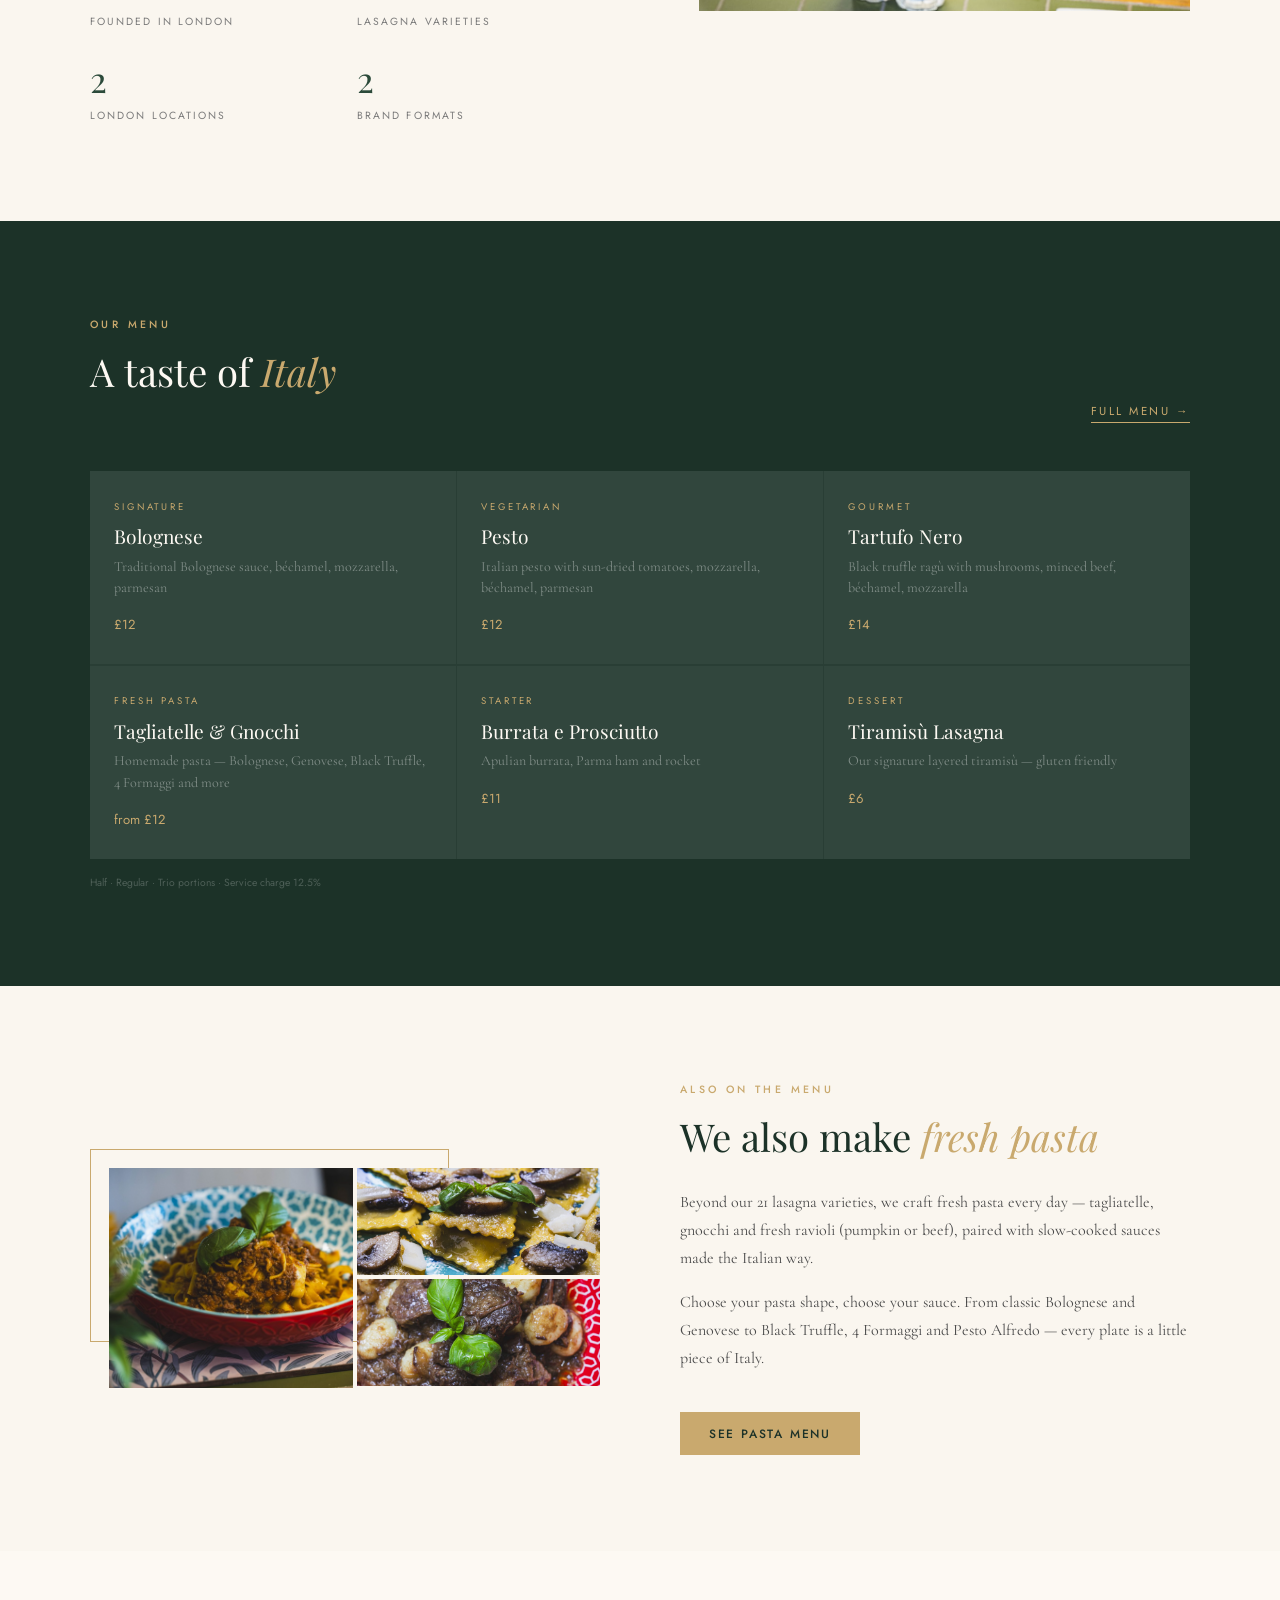
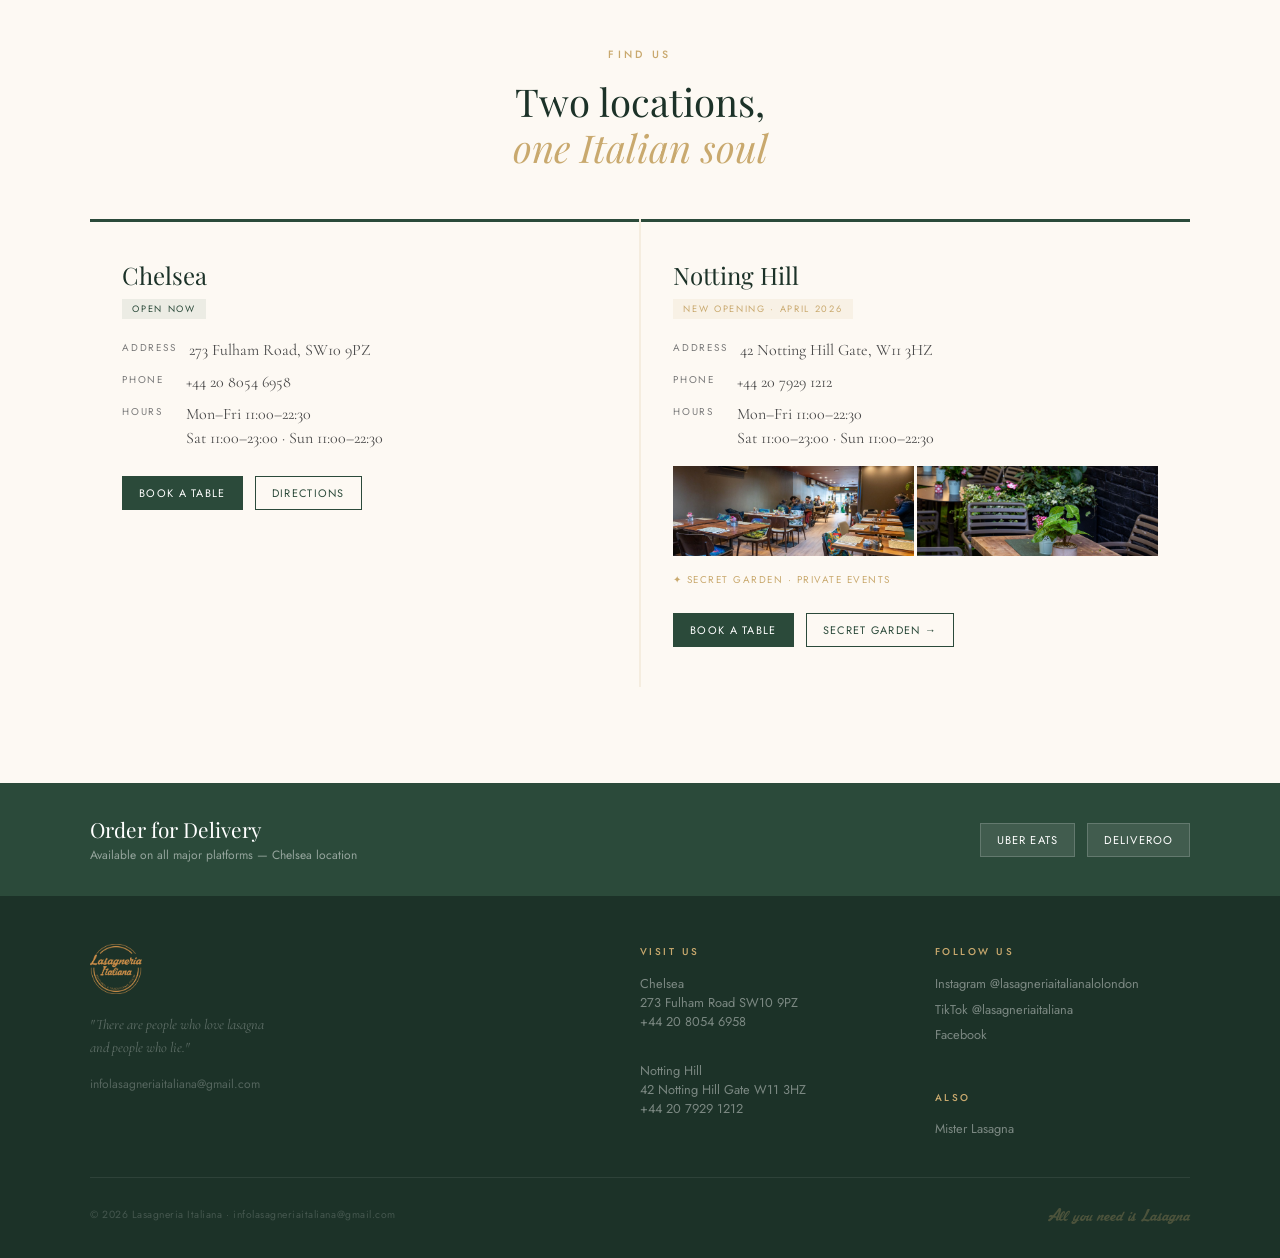
==== commit 639c1c18: "Add files via upload" ====
--- a/lasagneria/index.html
+++ b/lasagneria/index.html
@@ -305,22 +305,7 @@
 /* ═══════════════════════════════════════════
    HAMBURGER MENU (mobile nav)
 ═══════════════════════════════════════════ */
-.hamburger {
-  display: none;
-  flex-direction: column;
-  gap: 5px;
-  cursor: pointer;
-  padding: 4px;
-  background: none;
-  border: none;
-}
-.hamburger span {
-  display: block;
-  width: 22px;
-  height: 2px;
-  background: rgba(255,255,255,0.7);
-  transition: all 0.3s;
-}
+
 .mobile-menu {
   display: none;
   position: fixed;
@@ -331,8 +316,6 @@
   justify-content: center;
   gap: 1.5rem;
 }
-.mobile-menu.li-bg { background: rgba(28,50,40,0.98); }
-.mobile-menu.ml-bg { background: rgba(80,10,10,0.98); }
 .mobile-menu.open { display: flex; }
 .mobile-menu a {
   font-size: 1.5rem;
@@ -343,15 +326,7 @@
   transition: color 0.2s;
 }
 .mobile-menu a:hover { color: var(--gold); }
-.mobile-menu-close {
-  position: absolute;
-  top: 1.5rem; right: 1.5rem;
-  background: none; border: none;
-  color: rgba(255,255,255,0.5);
-  font-size: 1.8rem;
-  cursor: pointer;
-  line-height: 1;
-}
+
 @media (max-width: 768px) {
   .hamburger { display: flex; }
 }
@@ -377,10 +352,7 @@
   .footer-bottom { flex-direction:column!important; gap:0.5rem!important; text-align:center!important; }
 }
 
-/* ═══ GLOBAL MOBILE FIX ═══ */
-@media (max-width: 768px) {
-
-  /* ── LOGOS: prevent clipping ── */
+/* ── LOGOS: prevent clipping ── */
   .top-logo-li { height: 32px !important; width: auto !important; }
   .top-logo-ml { height: 28px !important; width: auto !important; }
   .top-divider  { height: 28px !important; }
@@ -395,38 +367,6 @@
   }
   .dish-n, .timeline-title { font-size: 0.98rem !important; }
   .cat-header h2, .cat-title h2 { font-size: 1.4rem !important; }
-
-  /* ── HAMBURGER MENU: fullscreen, no overlap ── */
-  .hamburger { display: flex !important; margin-left: auto; }
-  .mobile-menu {
-    position: fixed !important;
-    top: 0 !important; left: 0 !important; right: 0 !important; bottom: 0 !important;
-    width: 100vw !important; height: 100vh !important;
-    z-index: 9999 !important;
-    display: none !important;
-    flex-direction: column !important;
-    align-items: center !important;
-    justify-content: center !important;
-    gap: 1.8rem !important;
-    overflow: hidden !important;
-  }
-  .mobile-menu.open { display: flex !important; }
-  .mobile-menu a {
-    font-size: 1.3rem !important;
-    font-family: 'Playfair Display', serif !important;
-    color: rgba(255,255,255,0.85) !important;
-    text-decoration: none !important;
-  }
-  .mobile-menu-close {
-    position: absolute !important;
-    top: 1.2rem !important; right: 1.2rem !important;
-    font-size: 2rem !important;
-    background: none !important; border: none !important;
-    color: rgba(255,255,255,0.6) !important;
-    cursor: pointer !important; z-index: 10000 !important;
-    width: 44px !important; height: 44px !important;
-    display: flex !important; align-items: center !important; justify-content: center !important;
-  }
 
   /* ── NAV: compact, no wrap ── */
   nav {
@@ -443,6 +383,67 @@
   nav > div:nth-child(2) { display: none !important; }
 }
 
+
+/* ── HAMBURGER & MOBILE MENU ─────────────────── */
+.hamburger {
+  display: none;
+  flex-direction: column;
+  gap: 5px;
+  cursor: pointer;
+  padding: 8px;
+  background: none;
+  border: none;
+  flex-shrink: 0;
+}
+.hamburger span {
+  display: block;
+  width: 22px;
+  height: 2px;
+  background: rgba(255,255,255,0.8);
+}
+.mobile-menu {
+  display: none;
+  position: fixed;
+  top: 0; left: 0; right: 0; bottom: 0;
+  width: 100vw; height: 100vh;
+  z-index: 9999;
+  flex-direction: column;
+  align-items: center;
+  justify-content: center;
+  gap: 1.8rem;
+  overflow: hidden;
+}
+.mobile-menu.open {
+  display: flex !important;
+}
+.mobile-menu a {
+  font-family: 'Playfair Display', serif;
+  font-size: 1.4rem;
+  color: rgba(255,255,255,0.85);
+  text-decoration: none;
+}
+.mobile-menu-close {
+  position: absolute;
+  top: 1.2rem; right: 1.2rem;
+  background: none; border: none;
+  color: rgba(255,255,255,0.7);
+  font-size: 2.2rem;
+  cursor: pointer;
+  width: 44px; height: 44px;
+  display: flex; align-items: center; justify-content: center;
+  line-height: 1;
+}
+.li-bg { background: rgba(20,42,28,0.97); }
+.ml-bg { background: rgba(65,8,8,0.97); }
+.dark-bg { background: rgba(8,8,8,0.98); }
+@media (max-width: 768px) {
+  .hamburger { display: flex !important; }
+  .nav-links { display: none !important; }
+  .nav-switch { display: none !important; }
+  .nav-cta { display: none !important; }
+  nav > div:last-child > a { display: none !important; }
+  nav > div:nth-child(2) { display: none !important; }
+}
 </style>
 <style>
 .prose-p { font-family: 'Cormorant Garamond', serif; font-size: 1.05rem; line-height: 1.85; color: var(--text-mid); margin-bottom: 0.9rem; font-weight: 300; }
@@ -462,7 +463,20 @@
     <a href="../mister/index.html" class="nav-switch">Mister Lasagna ↗</a>
     <a href="https://web.dojo.app/create_booking/group/5qt6rTqoJl2aVLNqFq9ZtVxUH9iiGwRTs4SR9NgTXMI_group?vendor_id=95zcTmtTGWmeg1_th3RhpzNb1VstRmCIQvr1lnD2iIE_restaurant&utm_source=reserve_with_google_action_link&rwg_token=AFd1xnHebDFX3NQCm2g_99uzbMx-2THvUdpBBUNR6UAmbR7S2tpDFajjrAVRCzweAm0oGTF3yXzomGfvO6-K9t1-WZWW3XTqO-YHi7PlhxF23g5Iyi4bVtc%3D" class="nav-cta li" target="_blank">Book a Table</a>
   </div>
+
+  <button class="hamburger" aria-label="Open menu">
+    <span></span><span></span><span></span>
+  </button>
 </nav>
+  <div class="mobile-menu li-bg" id="mobileMenu">
+    <button class="mobile-menu-close">✕</button>
+    <a href="../lasagneria/index.html">Home LI</a>
+    <a href="../lasagneria/menu.html">Menu</a>
+    <a href="../lasagneria/locations.html">Locations</a>
+    <a href="../our-story.html">Our Story</a>
+    <a href="../mister/index.html">Mister Lasagna ↗</a>
+    <a href="../index.html">← Home</a>
+  </div>
 
 <!-- HERO -->
 <section class="hero">
@@ -643,23 +657,21 @@
     </div>
   </div>
 </footer>
-
-
 <script>
-// Mobile menu — open/close + click outside to close
-document.querySelectorAll('.hamburger').forEach(function(btn) {
-  btn.addEventListener('click', function() {
-    var menu = btn.closest('nav').querySelector('.mobile-menu') ||
-               document.querySelector('.mobile-menu');
-    if (menu) menu.classList.add('open');
+document.addEventListener('DOMContentLoaded', function() {
+  var btn = document.querySelector('.hamburger');
+  var menu = document.getElementById('mobileMenu');
+  var closeBtn = document.querySelector('.mobile-menu-close');
+  if (!btn || !menu) return;
+  btn.addEventListener('click', function(e) {
+    e.stopPropagation();
+    menu.classList.add('open');
   });
-});
-document.querySelectorAll('.mobile-menu-close').forEach(function(btn) {
-  btn.addEventListener('click', function() {
-    btn.closest('.mobile-menu').classList.remove('open');
-  });
-});
-document.querySelectorAll('.mobile-menu').forEach(function(menu) {
+  if (closeBtn) {
+    closeBtn.addEventListener('click', function() {
+      menu.classList.remove('open');
+    });
+  }
   menu.addEventListener('click', function(e) {
     if (e.target === menu) menu.classList.remove('open');
   });
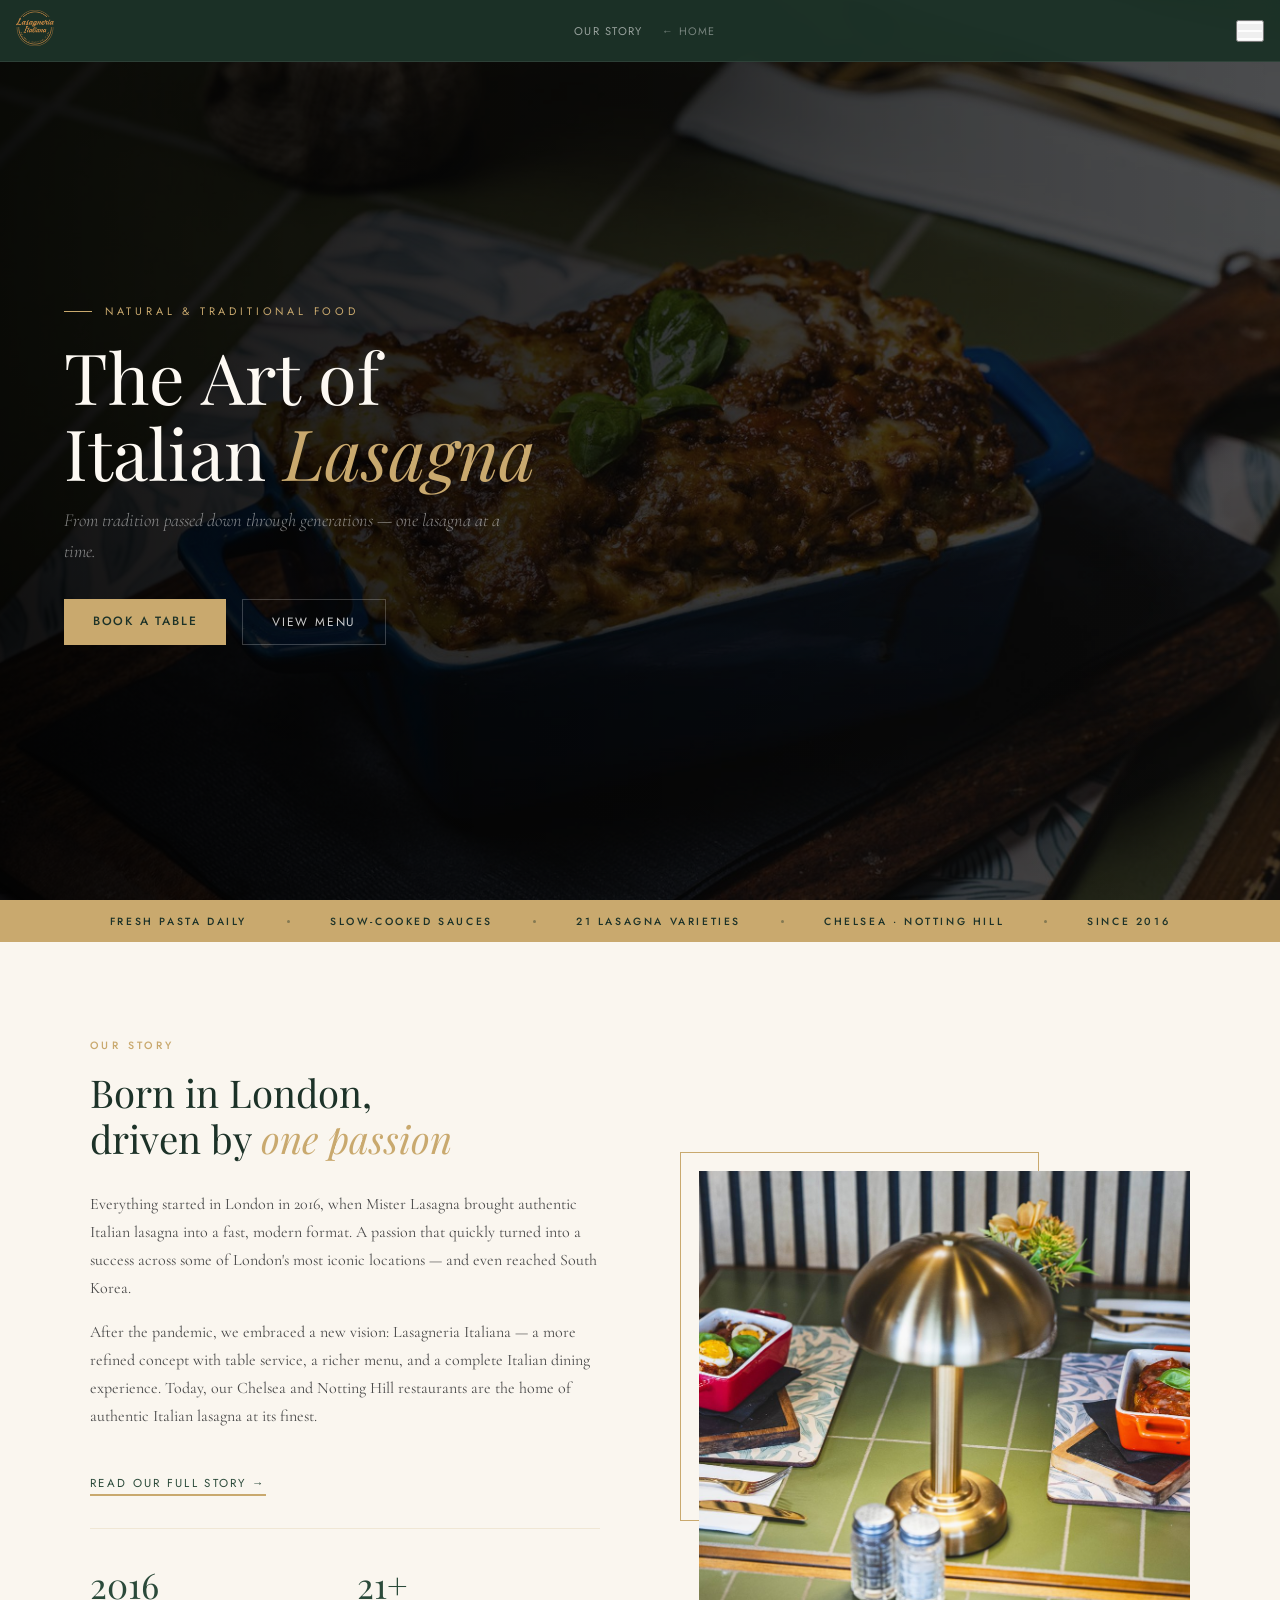
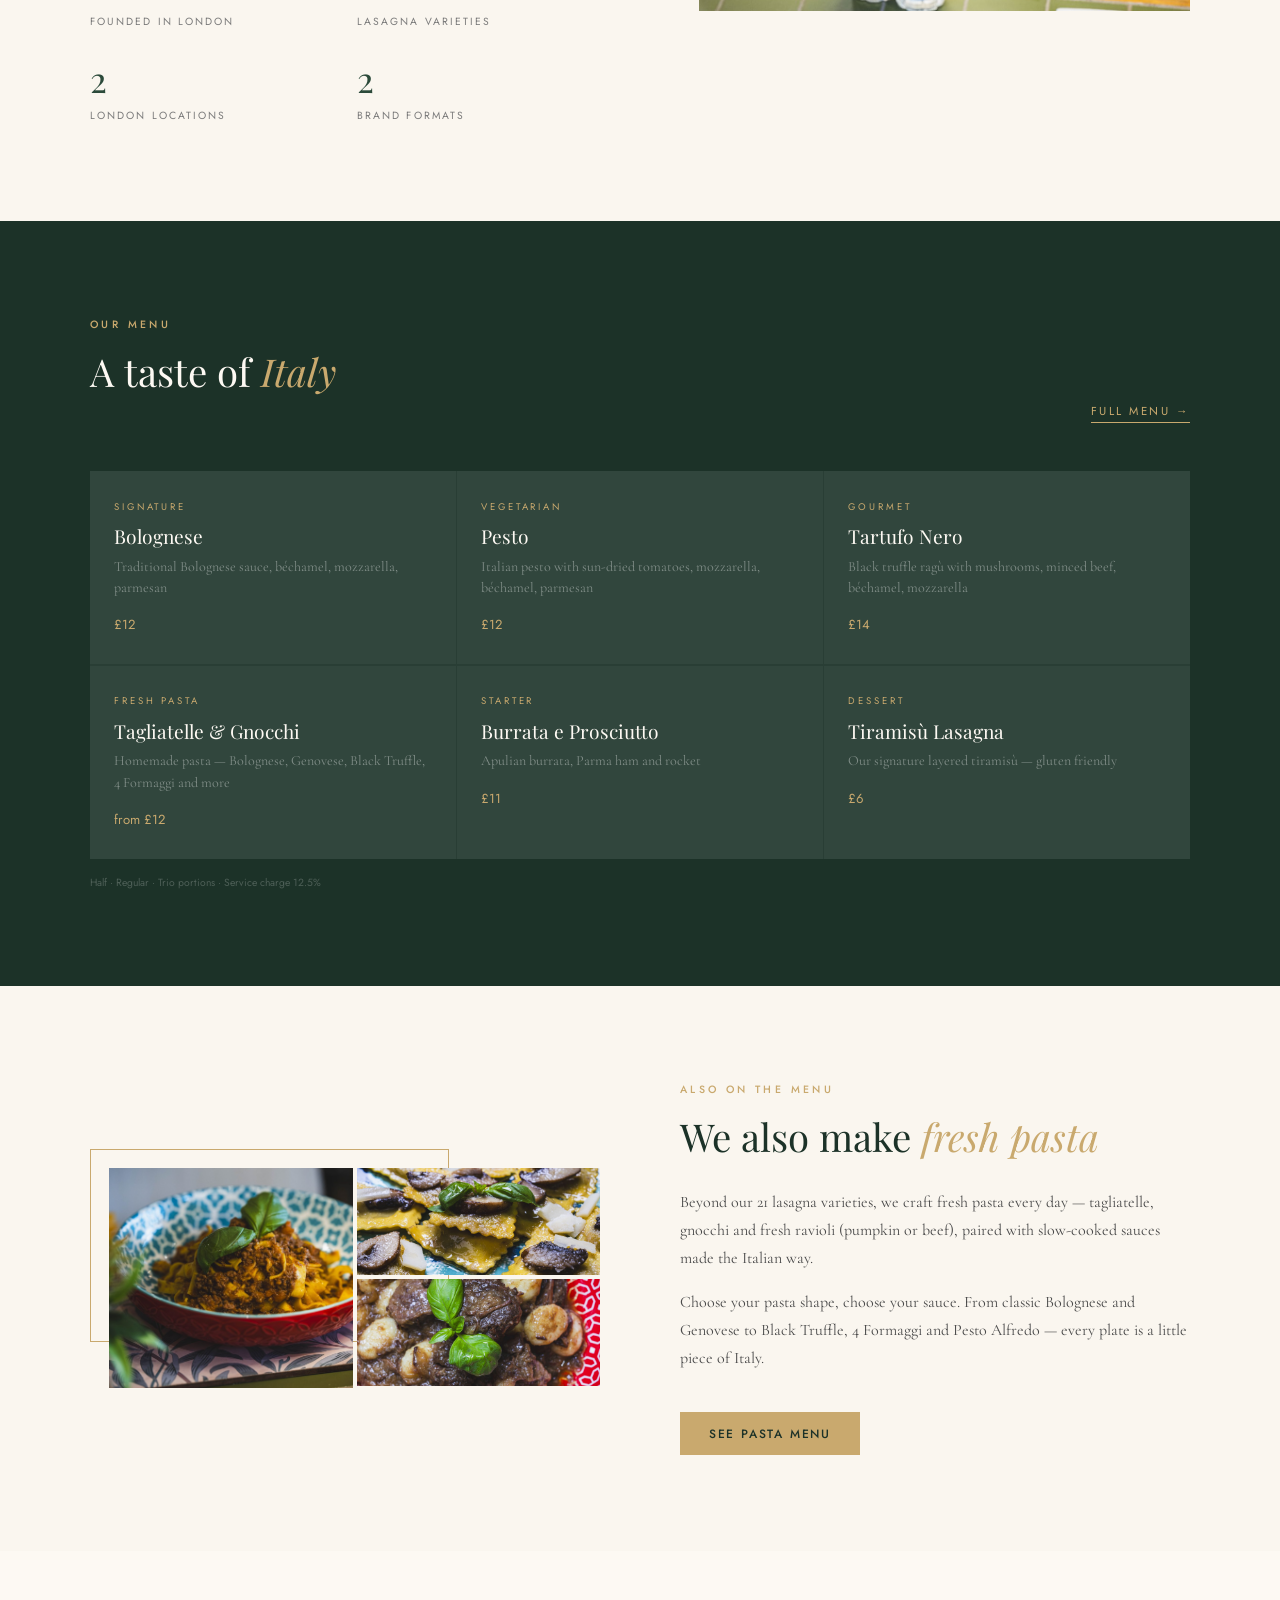
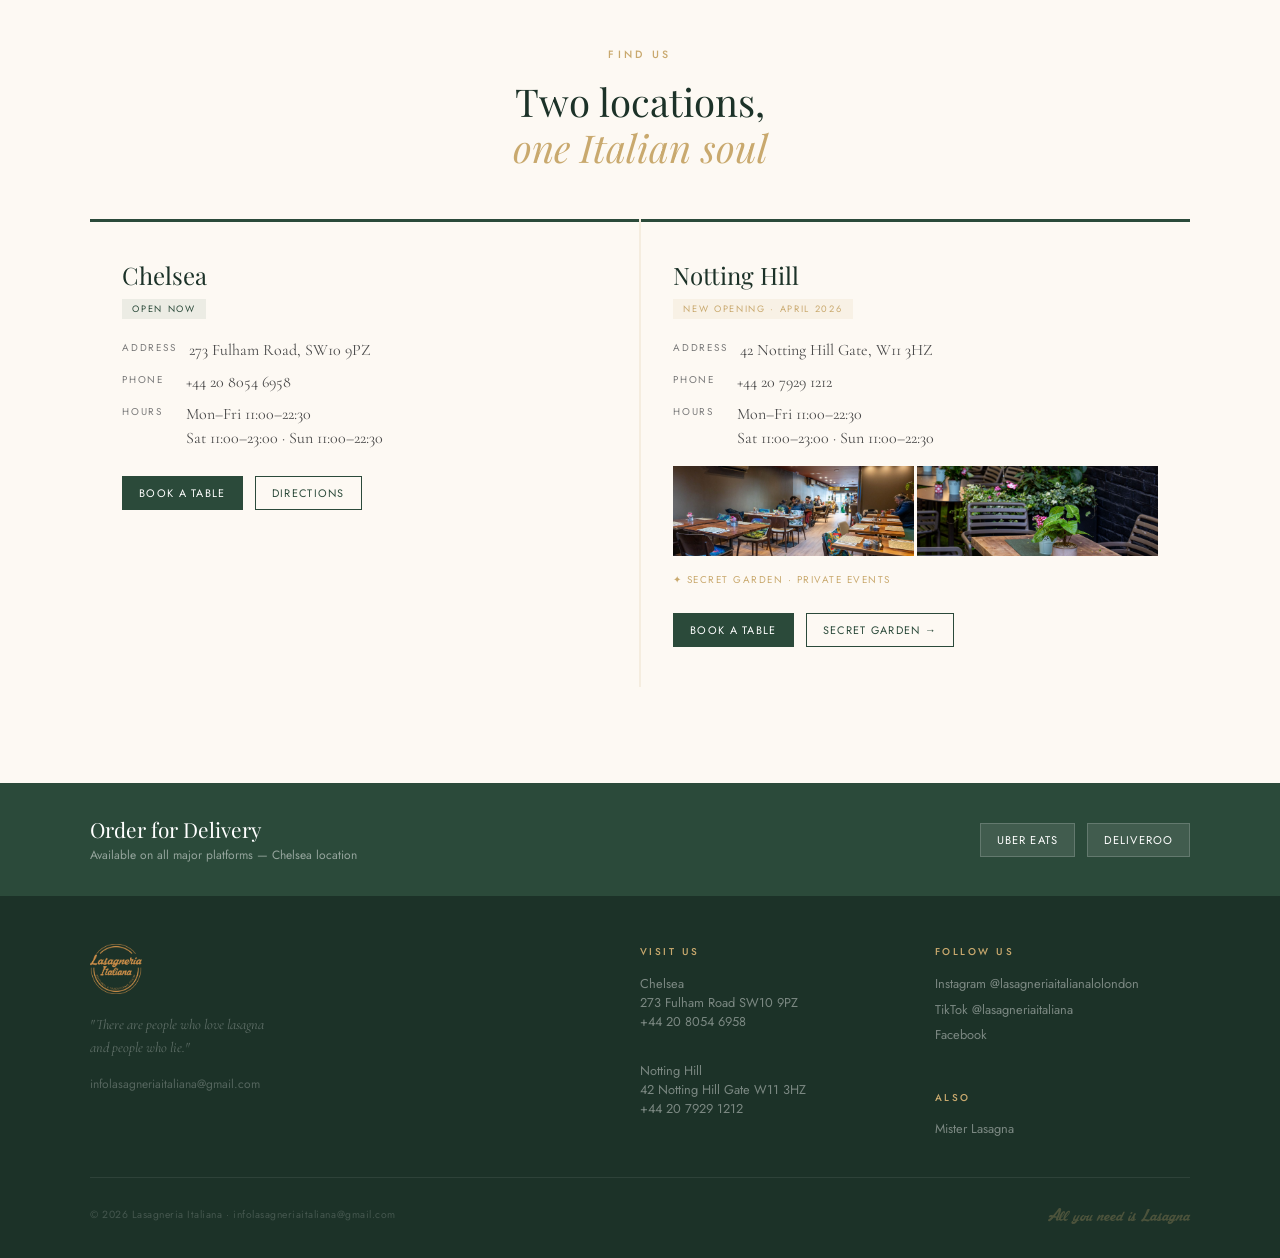
==== commit 8cbd4988: "Add files via upload" ====
--- a/lasagneria/index.html
+++ b/lasagneria/index.html
@@ -388,7 +388,6 @@
 .hamburger {
   display: none;
   flex-direction: column;
-  gap: 5px;
   cursor: pointer;
   padding: 8px;
   background: none;
@@ -397,9 +396,12 @@
 }
 .hamburger span {
   display: block;
-  width: 22px;
+  width: 24px;
   height: 2px;
-  background: rgba(255,255,255,0.8);
+  background: rgba(255,255,255,0.9);
+}
+.hamburger span + span {
+  margin-top: 6px;
 }
 .mobile-menu {
   display: none;
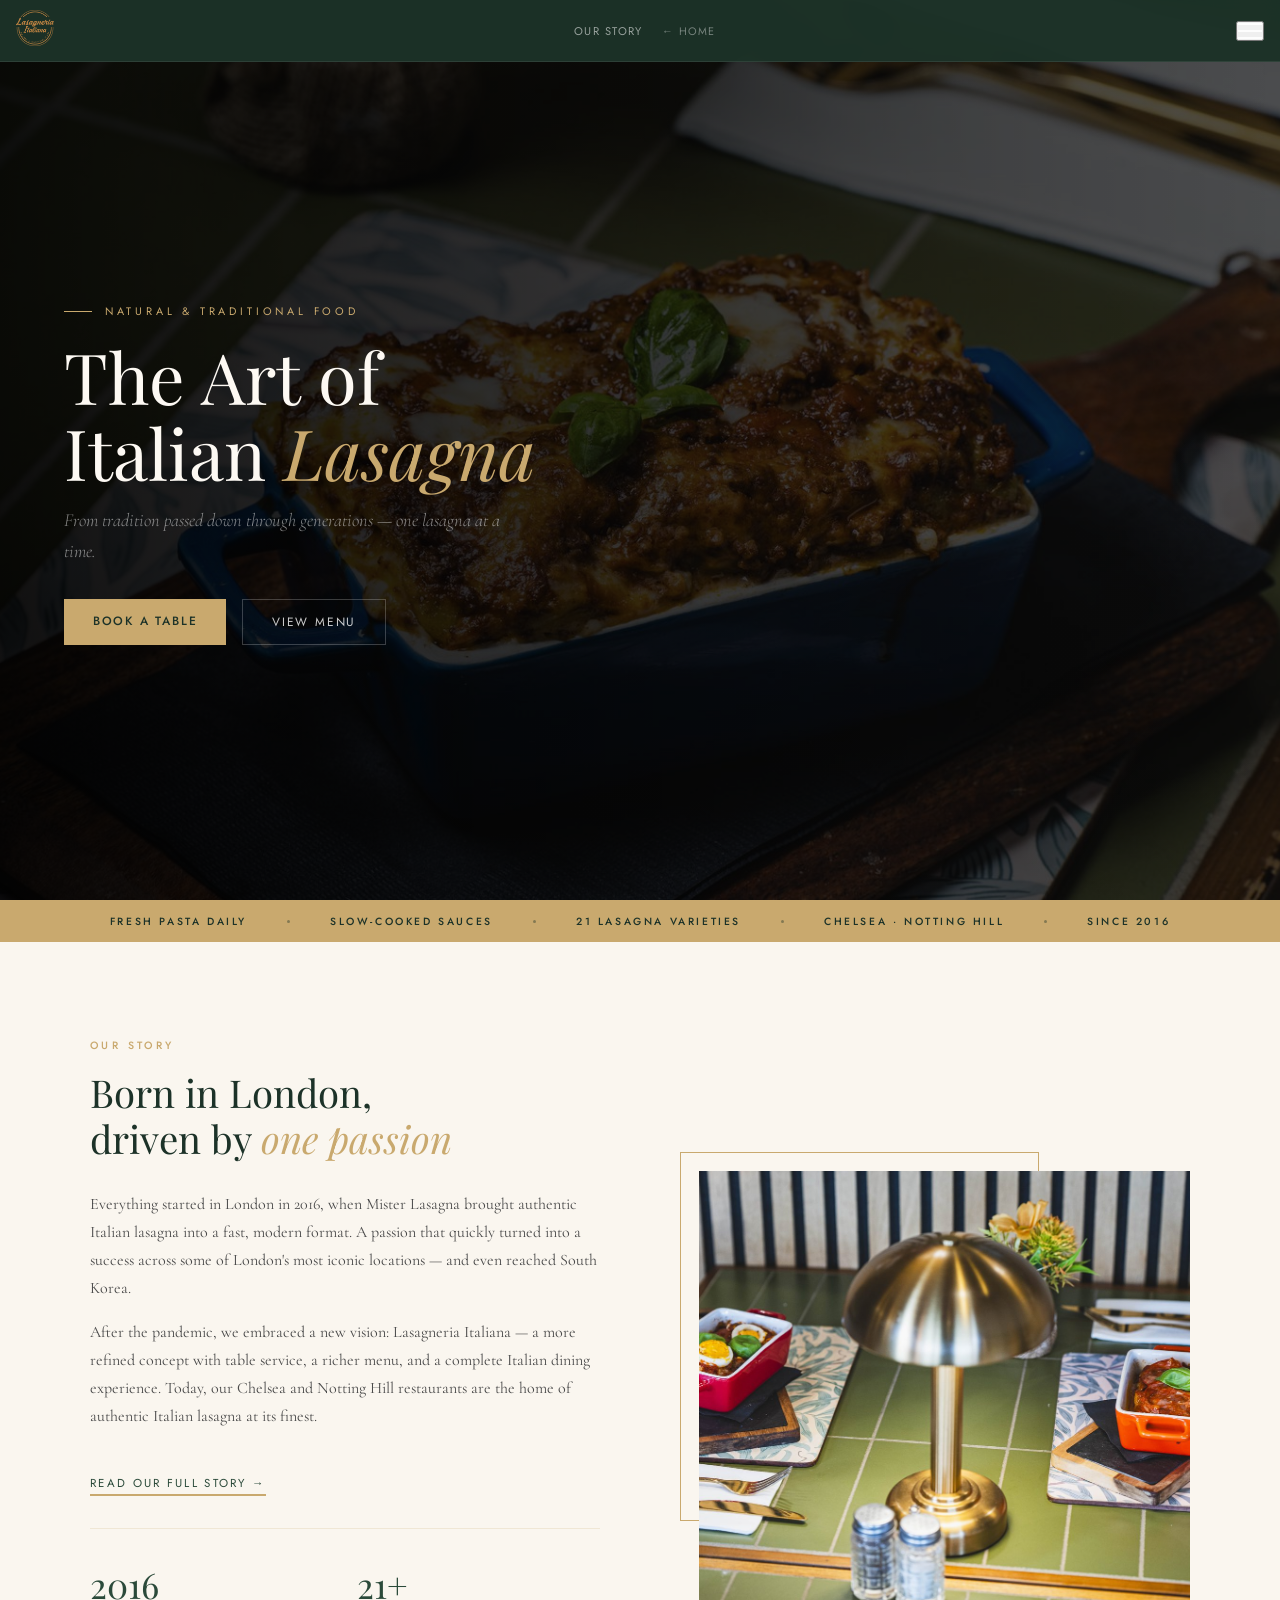
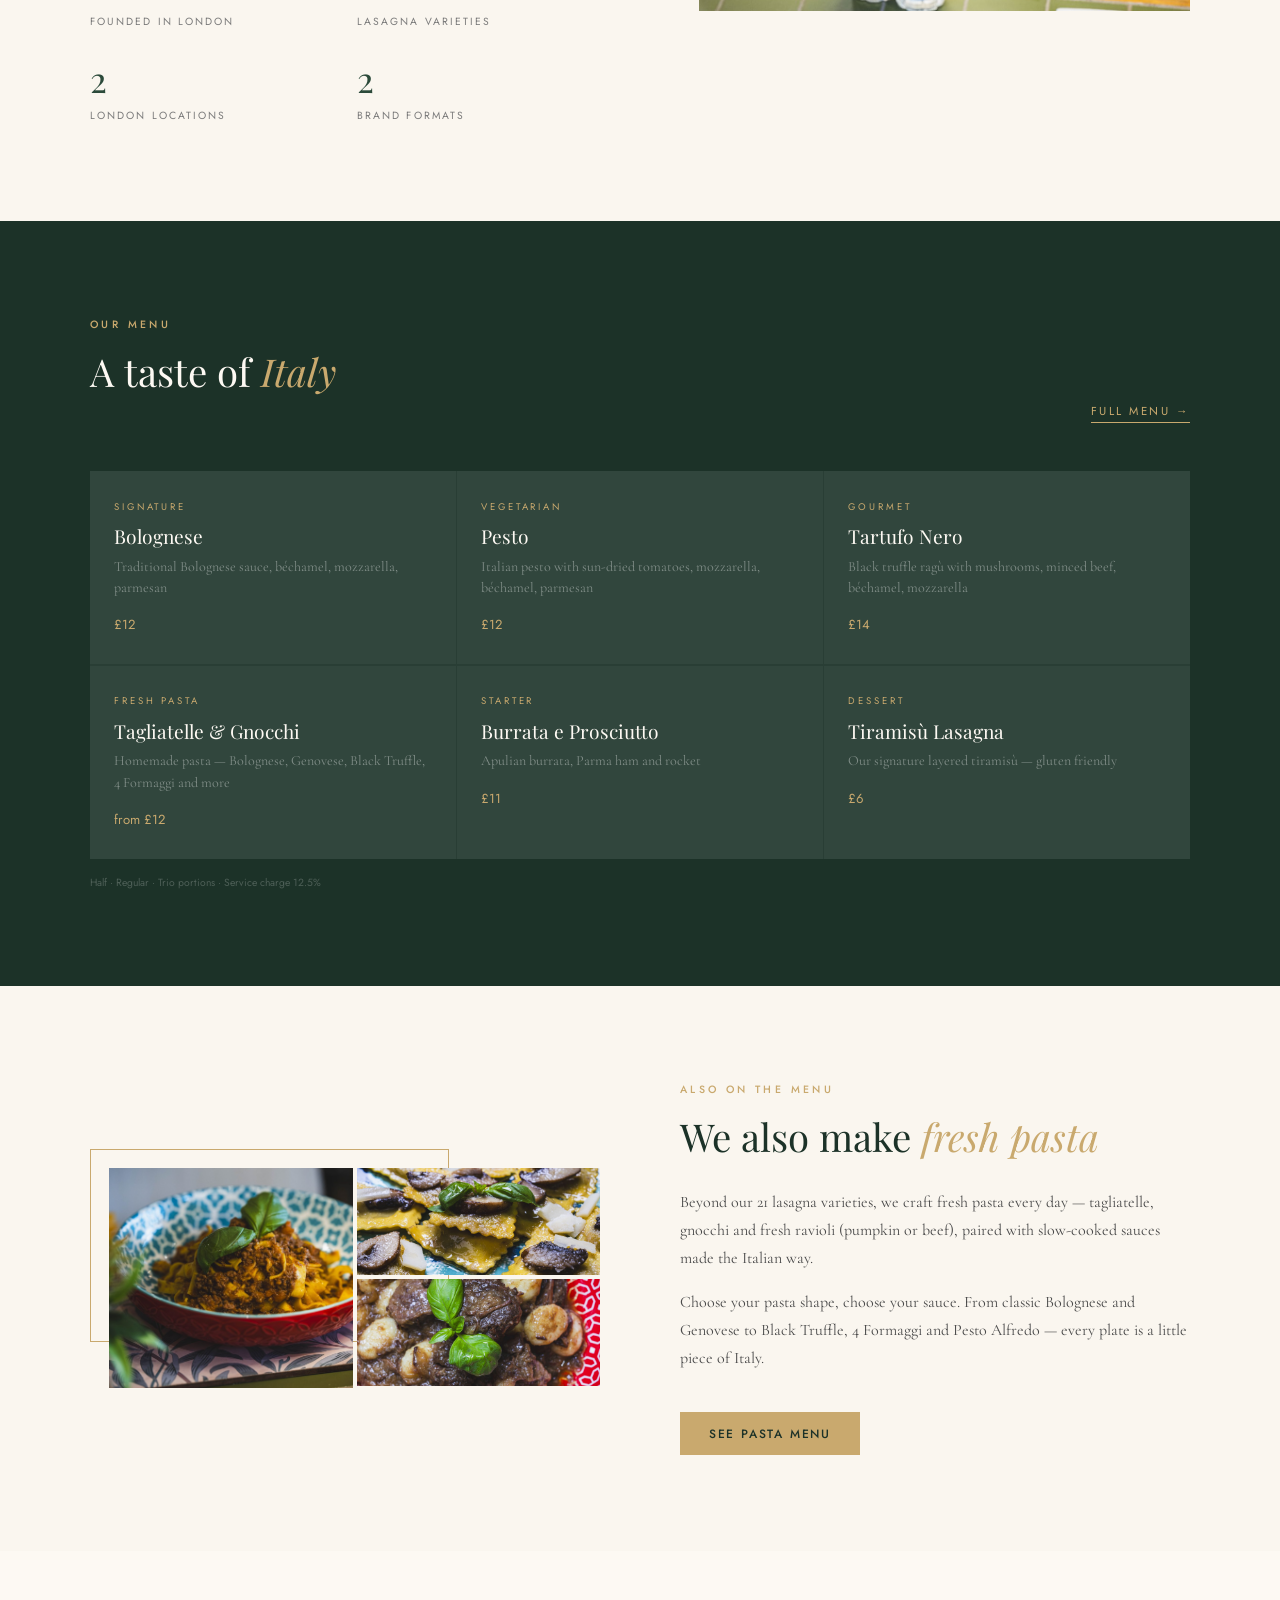
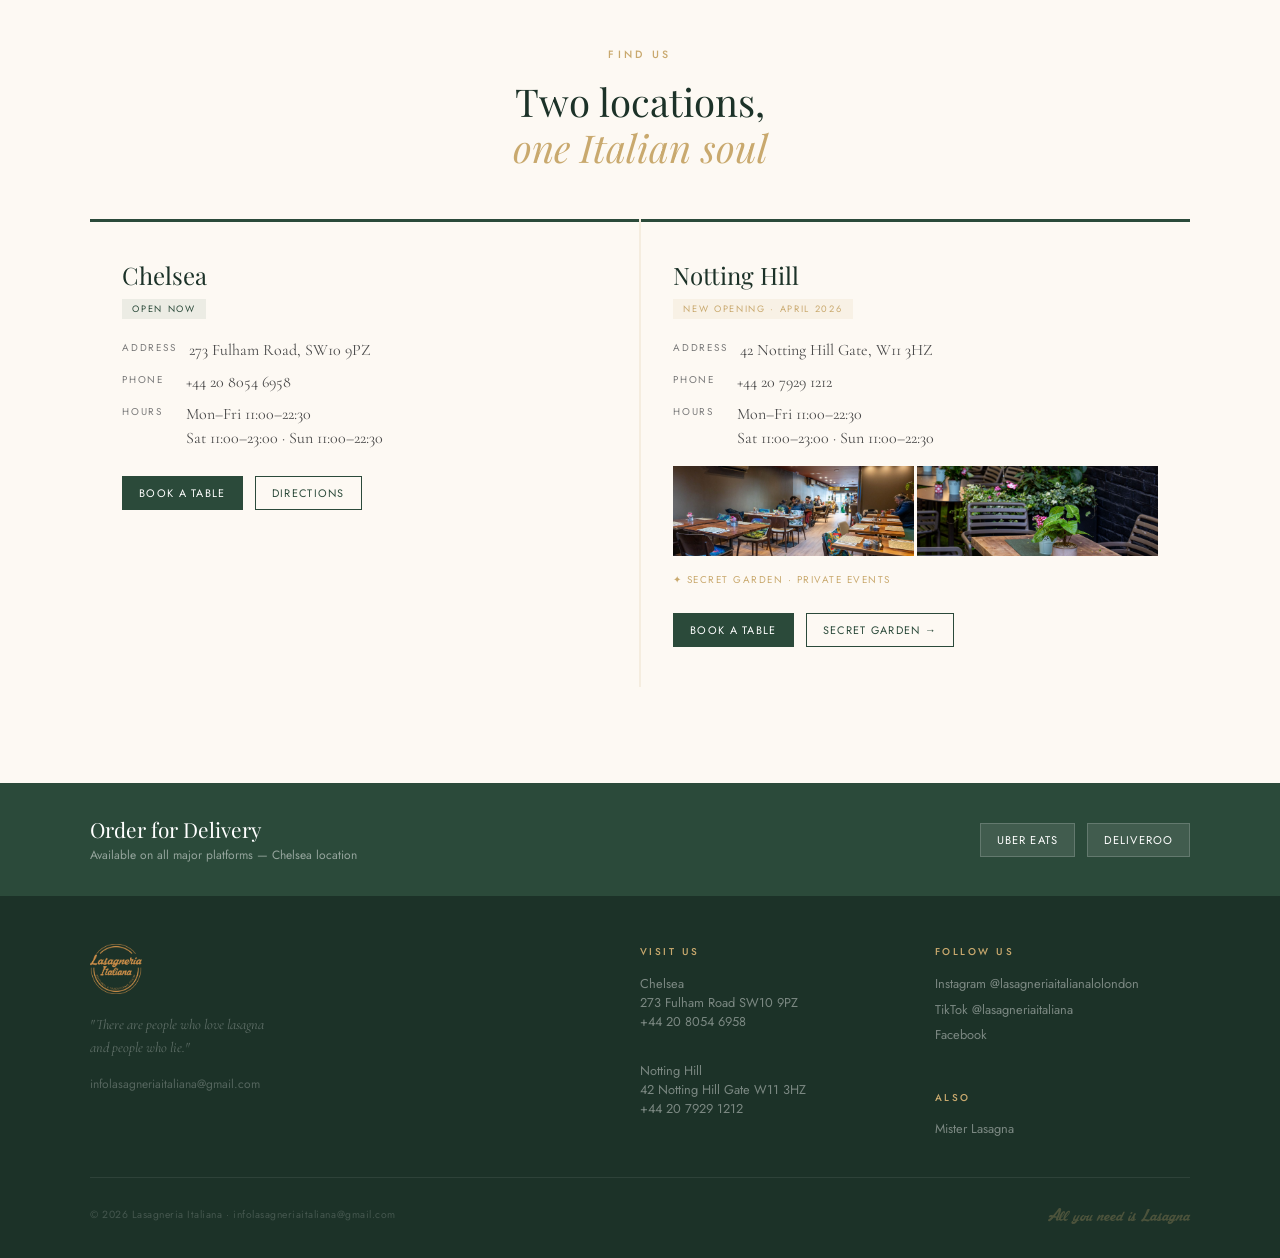
==== commit 0b103865: "Add files via upload" ====
--- a/lasagneria/index.html
+++ b/lasagneria/index.html
@@ -467,7 +467,7 @@
   </div>
 
   <button class="hamburger" aria-label="Open menu">
-    <span></span><span></span><span></span>
+    <svg width="24" height="16" viewBox="0 0 24 16" style="display:block;"><rect x="0" y="0" width="24" height="2" fill="rgba(255,255,255,0.9)"/><rect x="0" y="7" width="24" height="2" fill="rgba(255,255,255,0.9)"/><rect x="0" y="14" width="24" height="2" fill="rgba(255,255,255,0.9)"/></svg>
   </button>
 </nav>
   <div class="mobile-menu li-bg" id="mobileMenu">
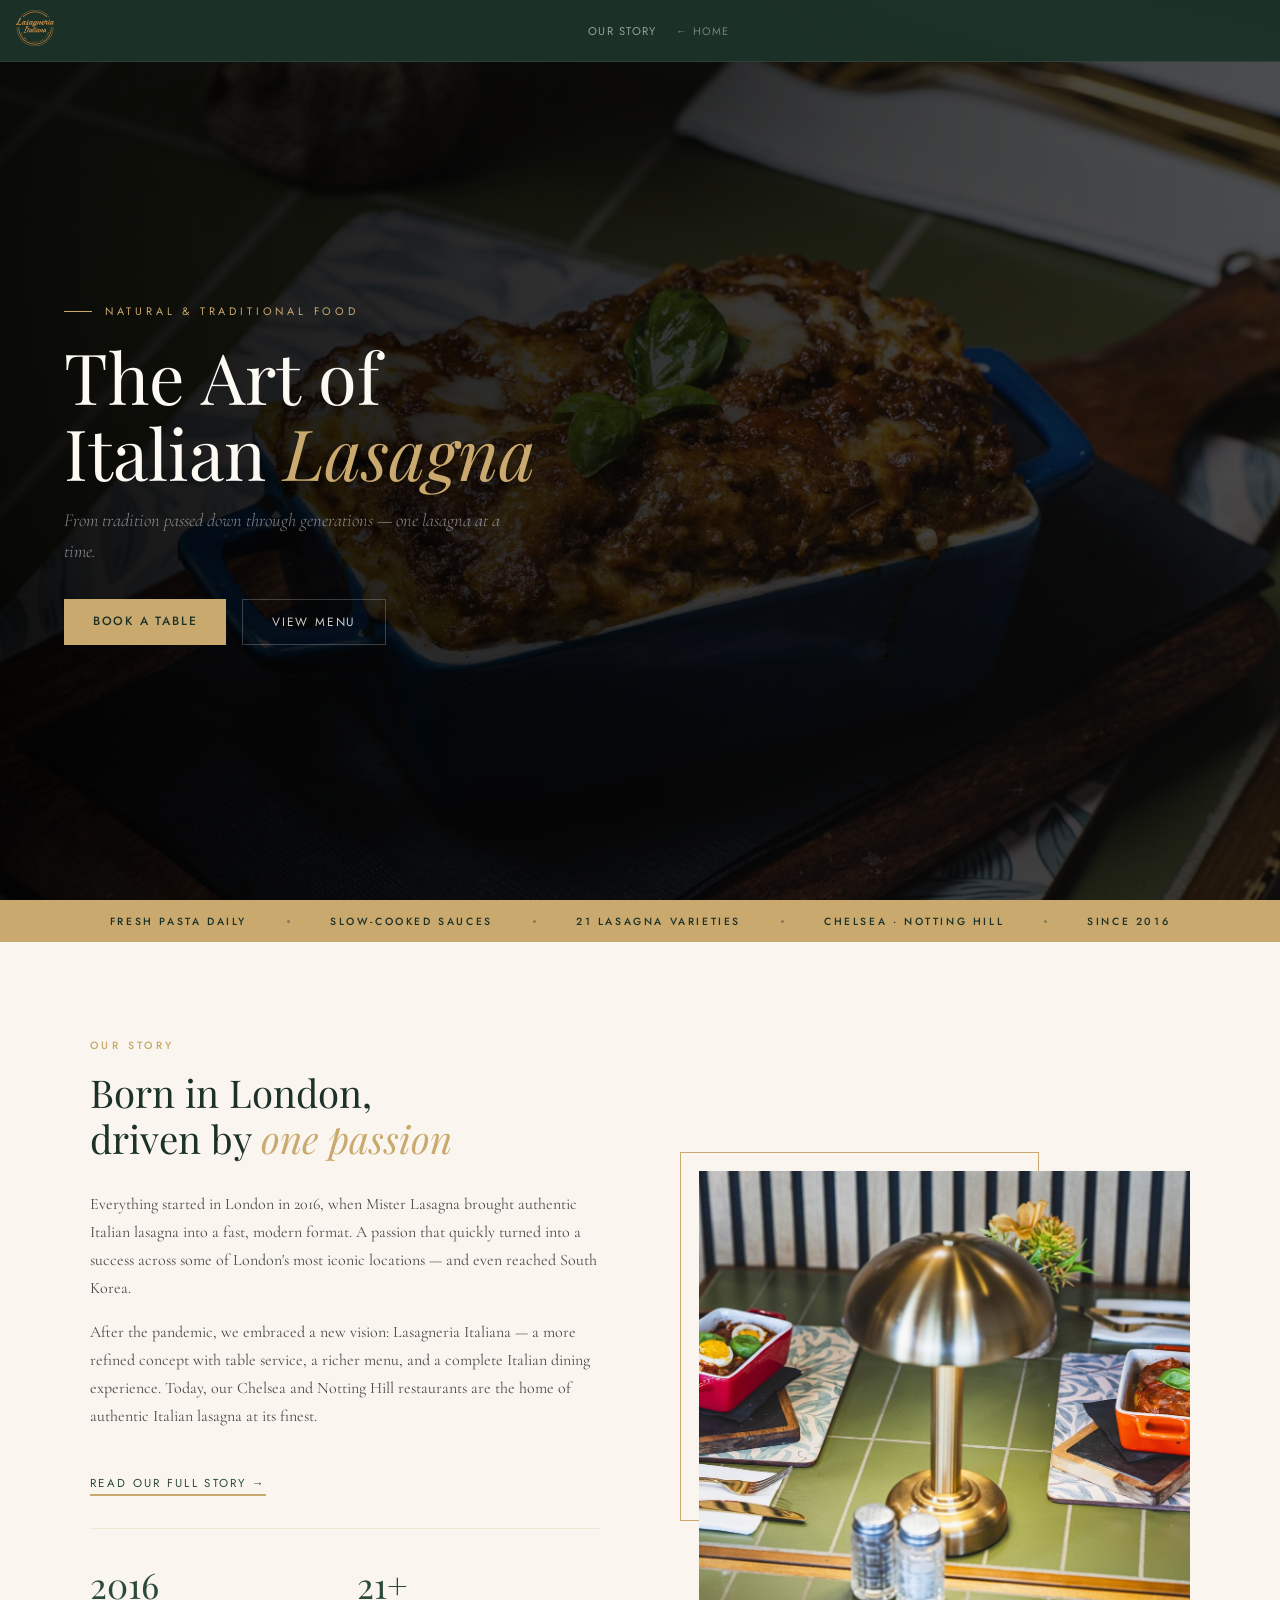
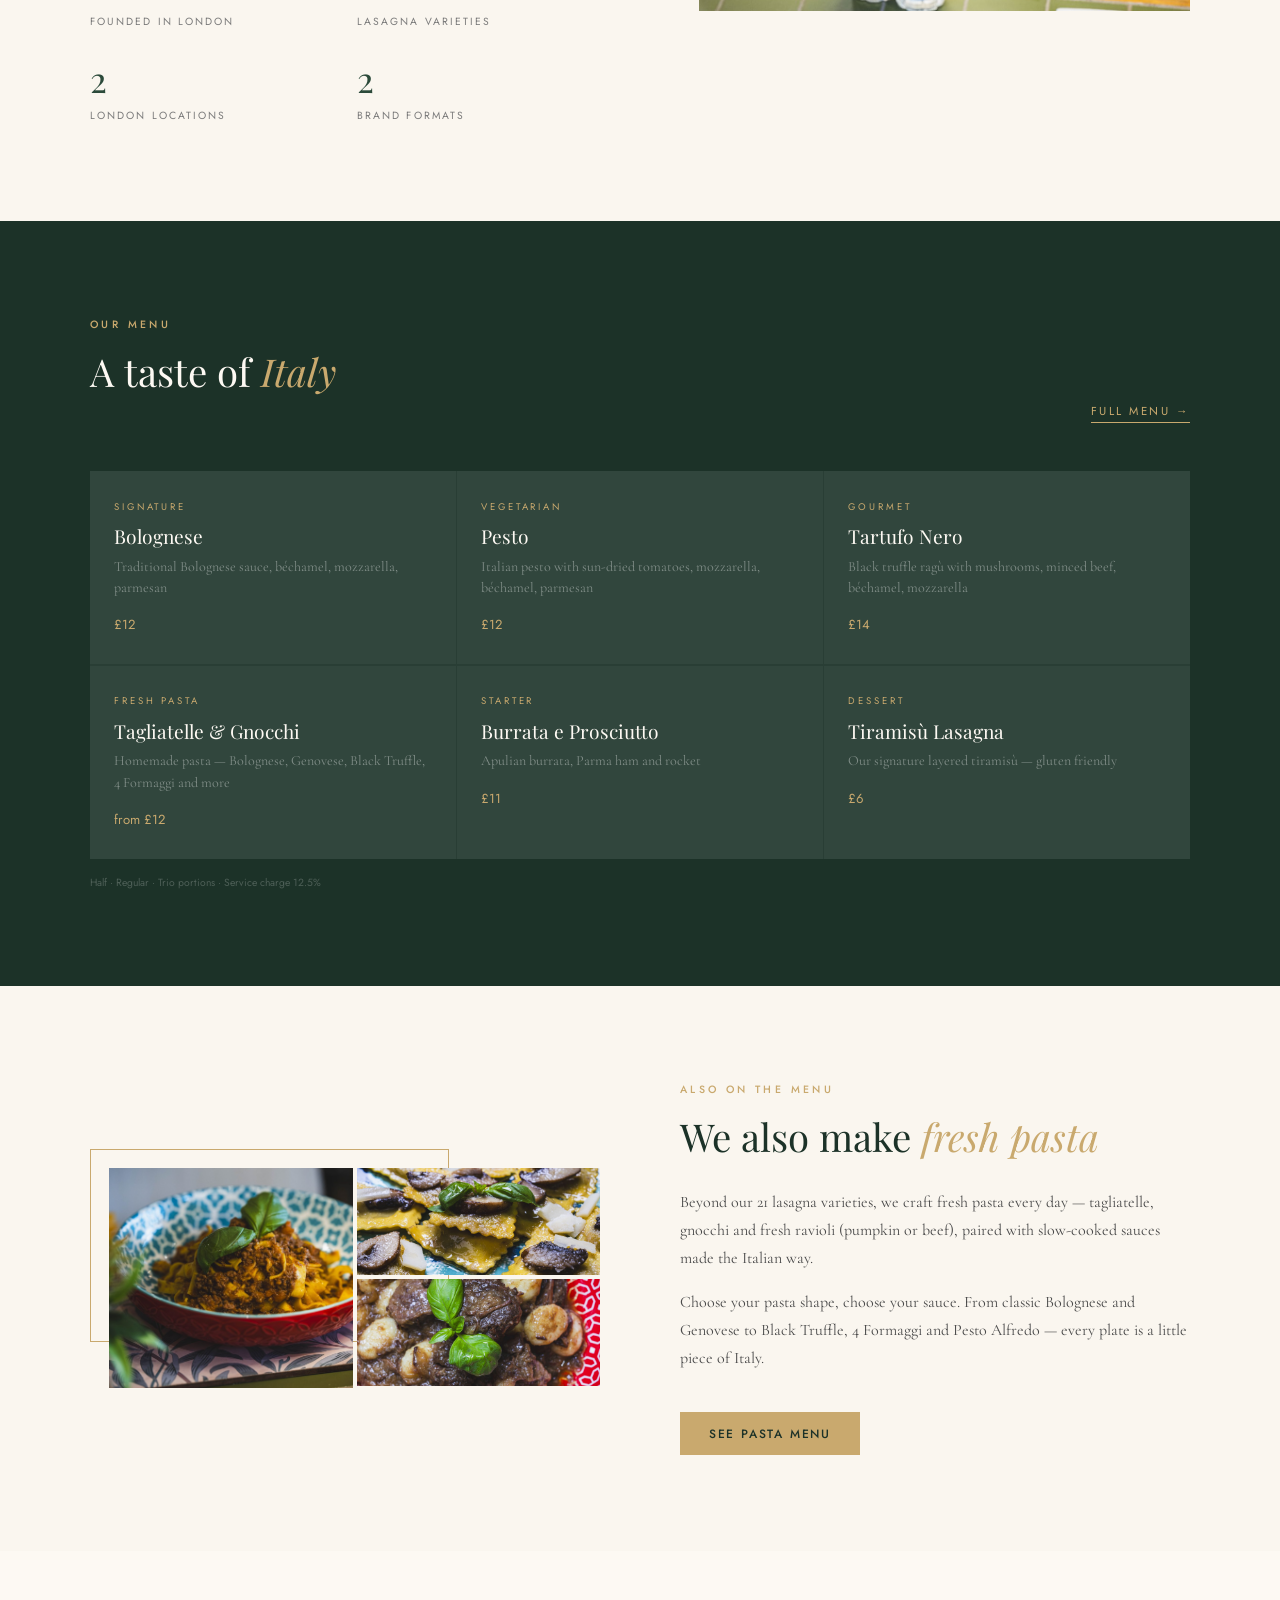
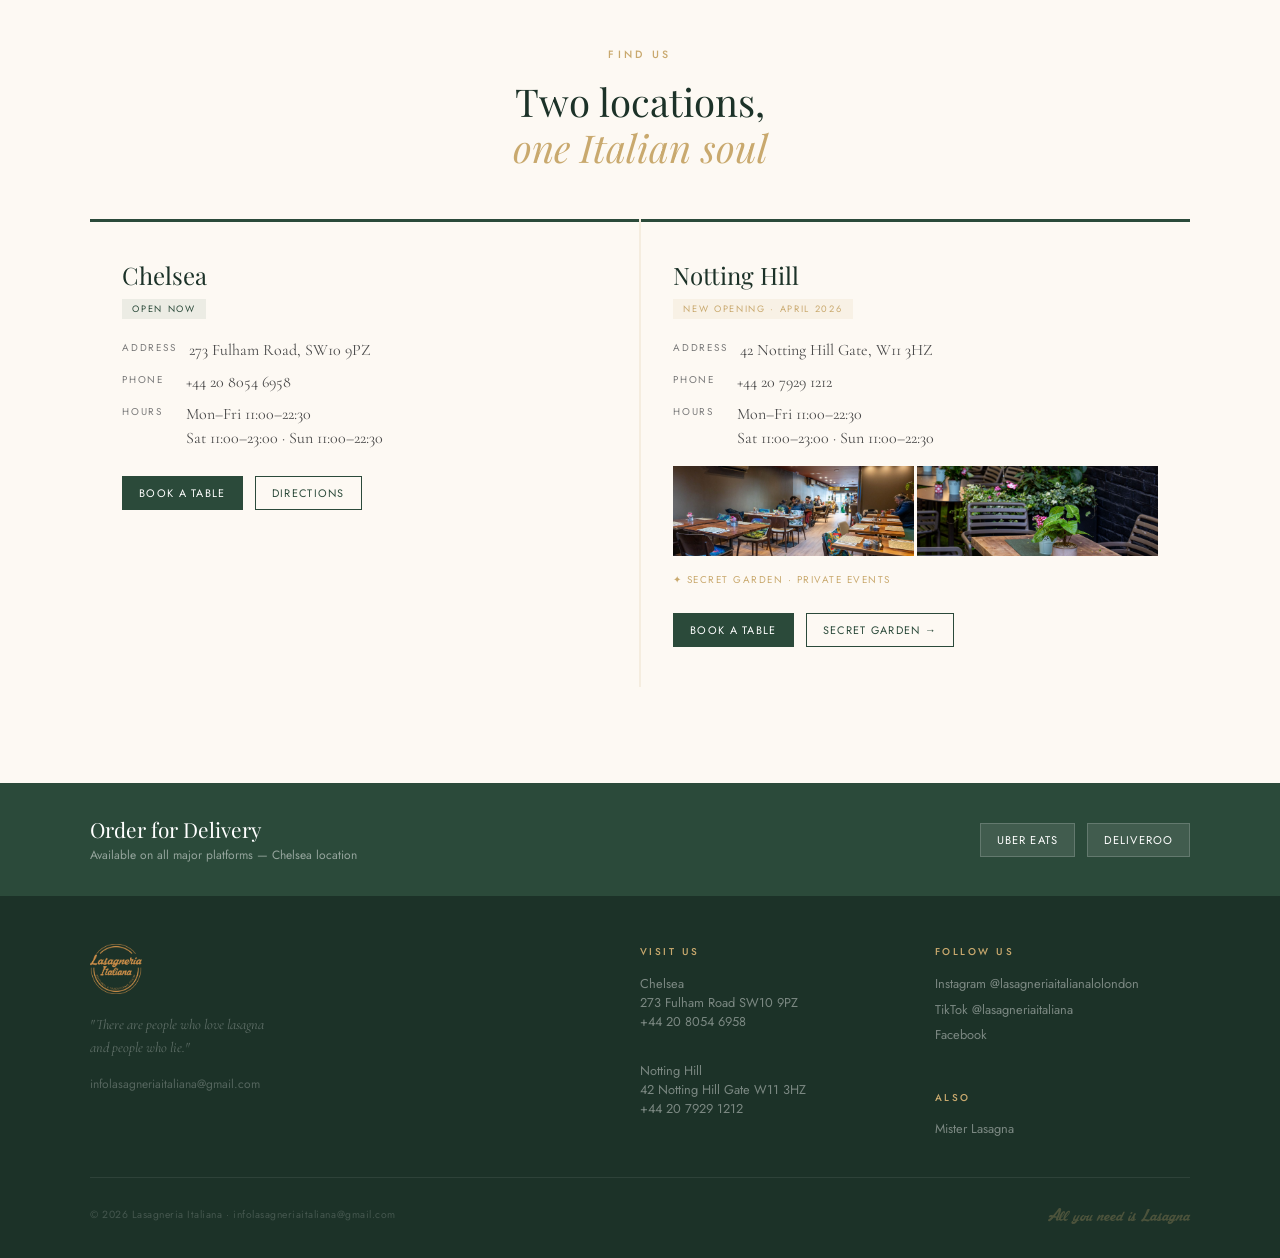
==== commit b0755572: "Add files via upload" ====
--- a/lasagneria/index.html
+++ b/lasagneria/index.html
@@ -390,8 +390,12 @@
   flex-direction: column;
   cursor: pointer;
   padding: 8px;
-  background: none;
+  appearance: none;
+  -webkit-appearance: none;
+  background: transparent;
   border: none;
+  border-radius: 0;
+  box-shadow: none;
   flex-shrink: 0;
 }
 .hamburger span {
@@ -466,9 +470,9 @@
     <a href="https://web.dojo.app/create_booking/group/5qt6rTqoJl2aVLNqFq9ZtVxUH9iiGwRTs4SR9NgTXMI_group?vendor_id=95zcTmtTGWmeg1_th3RhpzNb1VstRmCIQvr1lnD2iIE_restaurant&utm_source=reserve_with_google_action_link&rwg_token=AFd1xnHebDFX3NQCm2g_99uzbMx-2THvUdpBBUNR6UAmbR7S2tpDFajjrAVRCzweAm0oGTF3yXzomGfvO6-K9t1-WZWW3XTqO-YHi7PlhxF23g5Iyi4bVtc%3D" class="nav-cta li" target="_blank">Book a Table</a>
   </div>
 
-  <button class="hamburger" aria-label="Open menu">
+  <div class="hamburger" role="button" tabindex="0" aria-label="Open menu">
     <svg width="24" height="16" viewBox="0 0 24 16" style="display:block;"><rect x="0" y="0" width="24" height="2" fill="rgba(255,255,255,0.9)"/><rect x="0" y="7" width="24" height="2" fill="rgba(255,255,255,0.9)"/><rect x="0" y="14" width="24" height="2" fill="rgba(255,255,255,0.9)"/></svg>
-  </button>
+  </div>
 </nav>
   <div class="mobile-menu li-bg" id="mobileMenu">
     <button class="mobile-menu-close">✕</button>
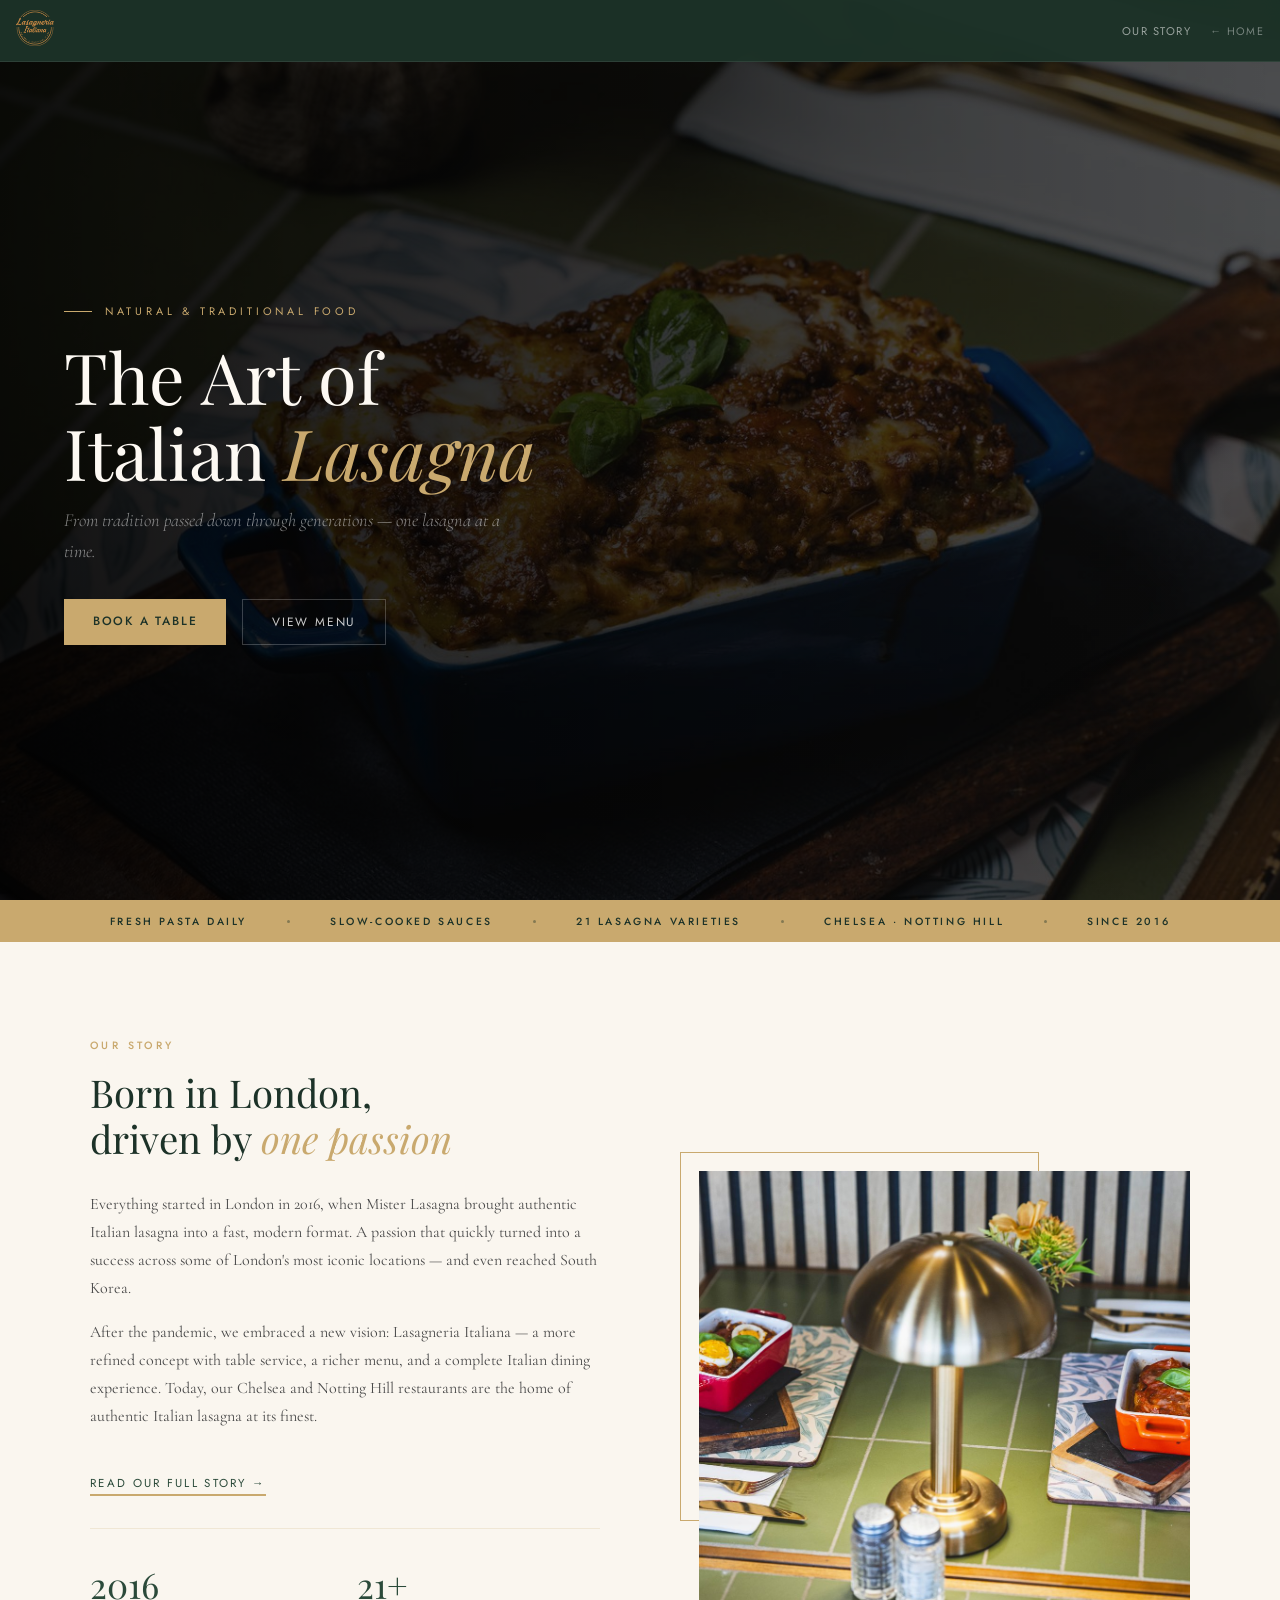
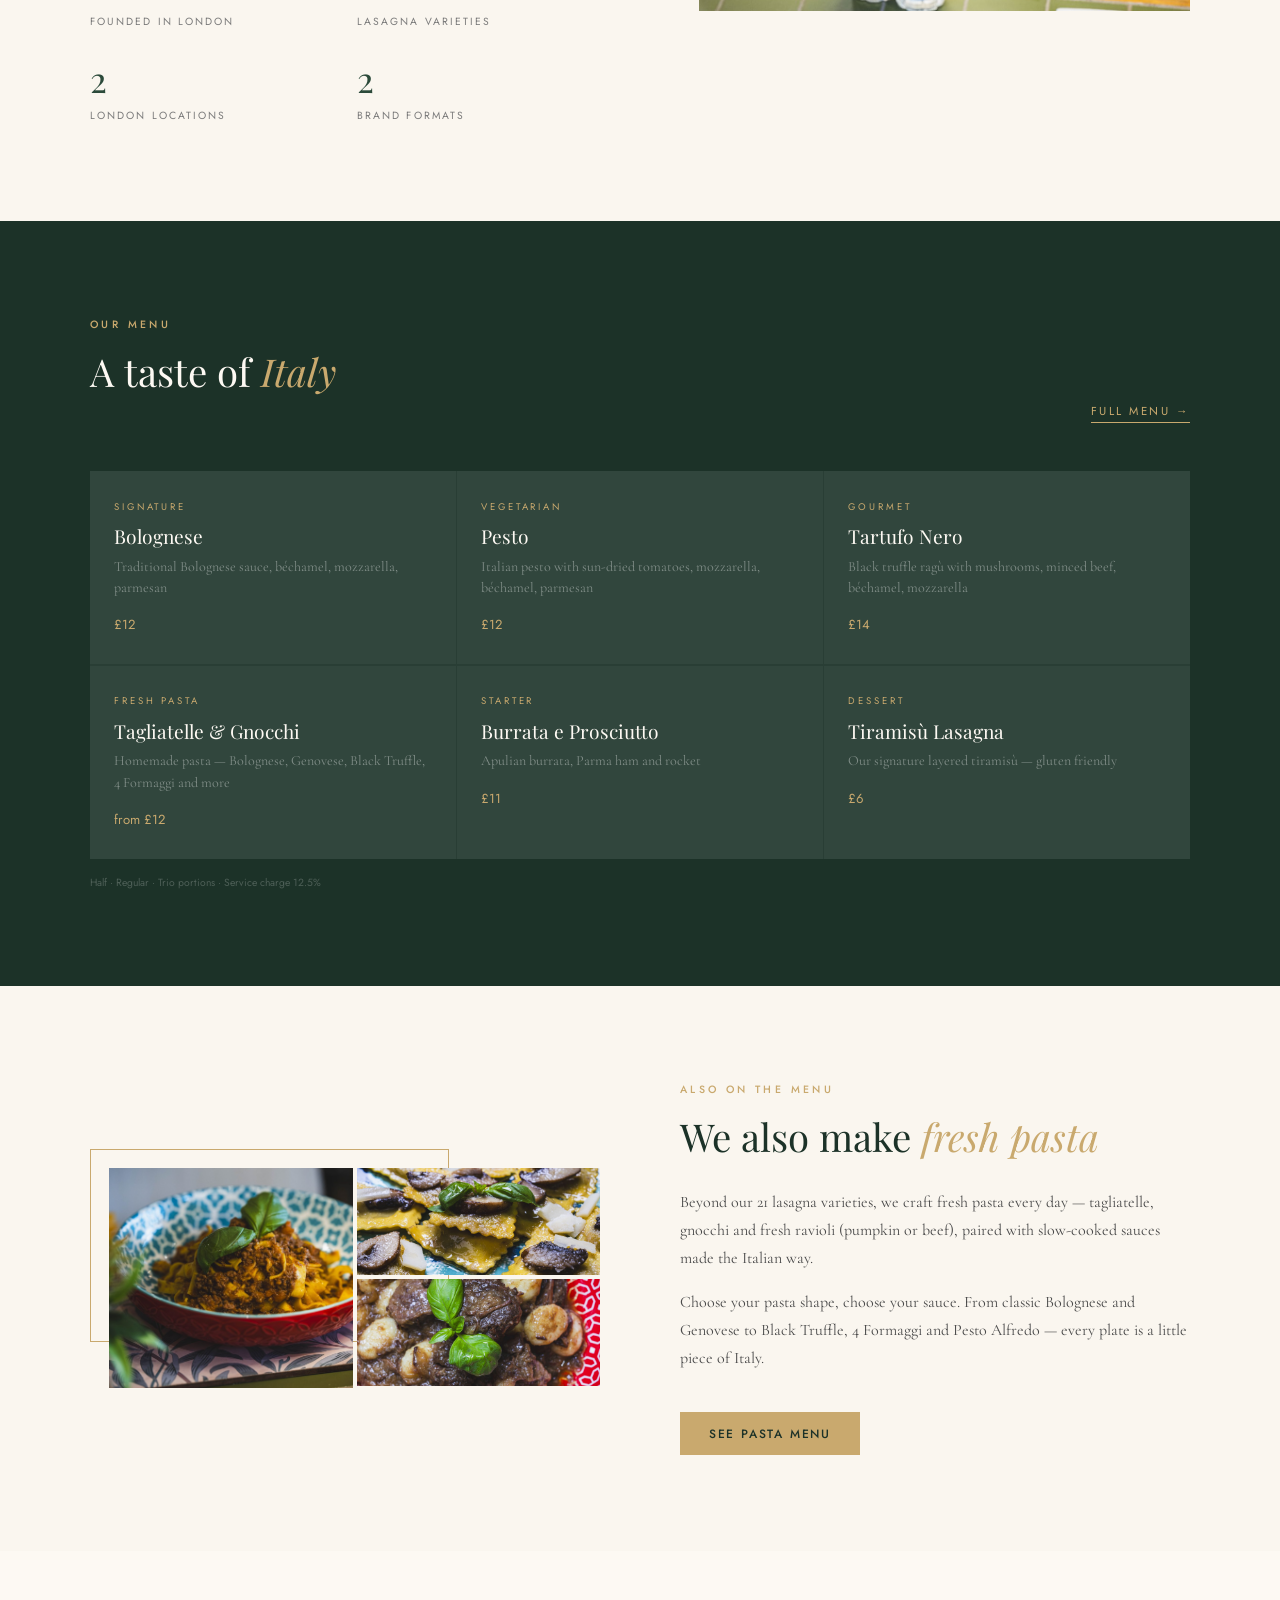
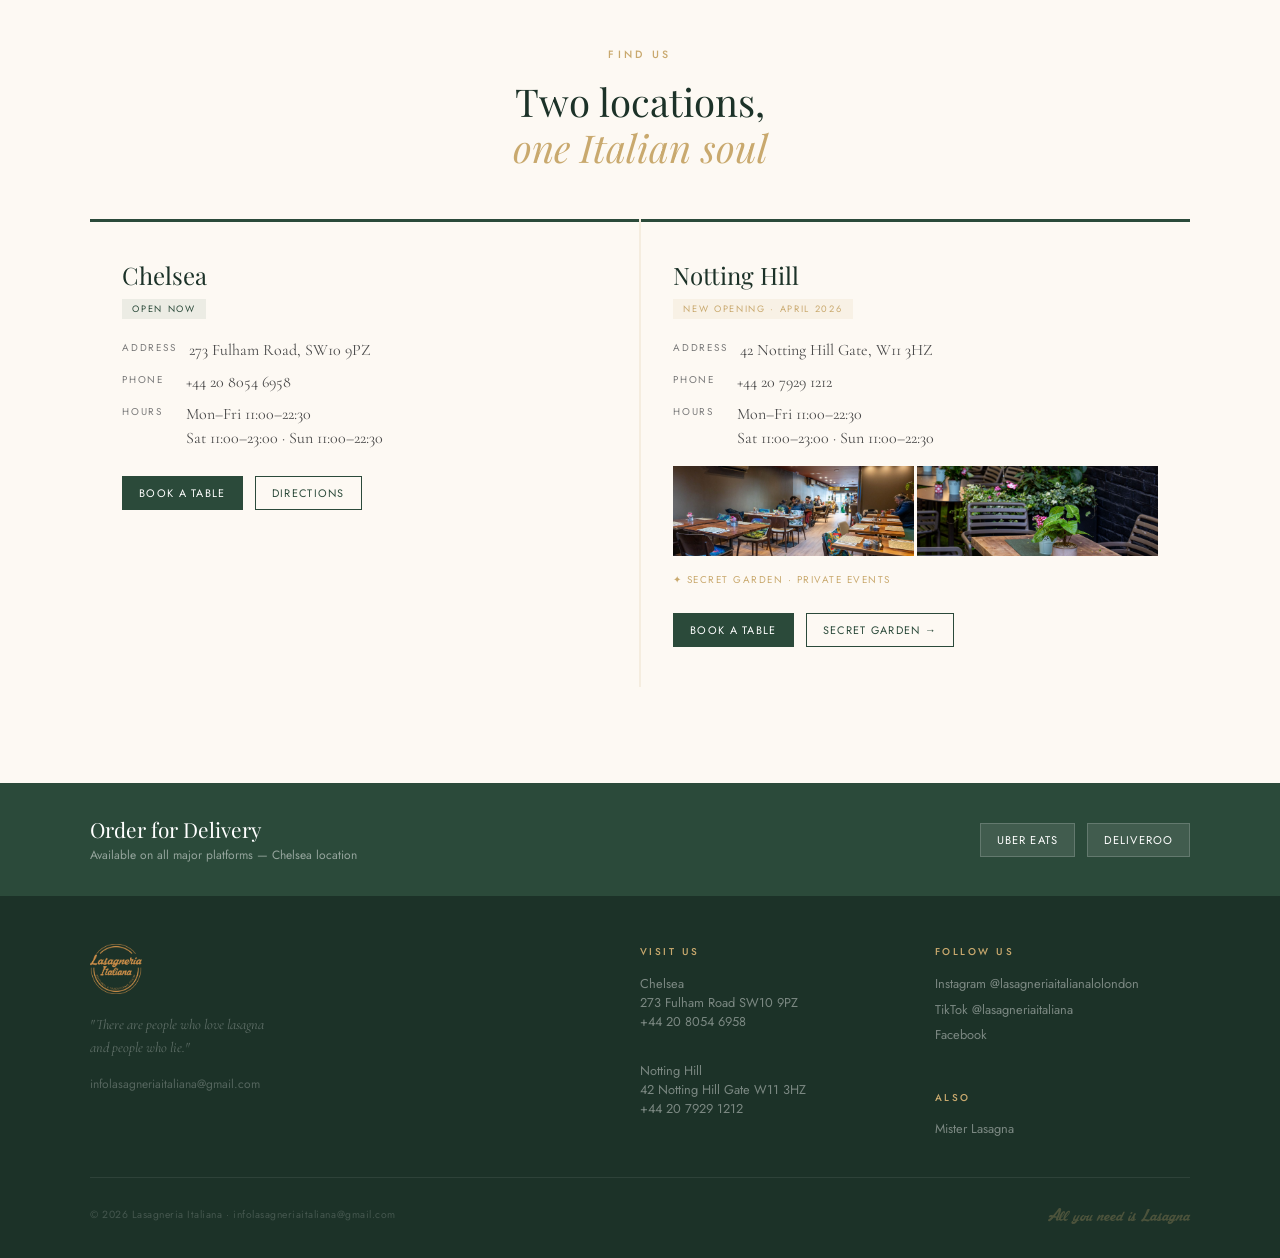
==== commit 4dc6d917: "Add files via upload" ====
--- a/lasagneria/index.html
+++ b/lasagneria/index.html
@@ -379,12 +379,13 @@
   .nav-links     { display: none !important; }
   .nav-switch    { display: none !important; }
   .nav-cta       { display: none !important; }
-  nav > div:last-child > *:not(.hamburger) { display: none !important; }
+  nav > div:last-child:not(.hamburger) > *:not(.hamburger) { display: none !important; }
   nav > div:nth-child(2) { display: none !important; }
 }
 
 
 /* ── HAMBURGER & MOBILE MENU ─────────────────── */
+.hamburger svg { display: block !important; }
 .hamburger {
   display: none;
   flex-direction: column;
@@ -447,7 +448,7 @@
   .nav-links { display: none !important; }
   .nav-switch { display: none !important; }
   .nav-cta { display: none !important; }
-  nav > div:last-child > a { display: none !important; }
+  nav > div:last-child:not(.hamburger) > a { display: none !important; }
   nav > div:nth-child(2) { display: none !important; }
 }
 </style>
